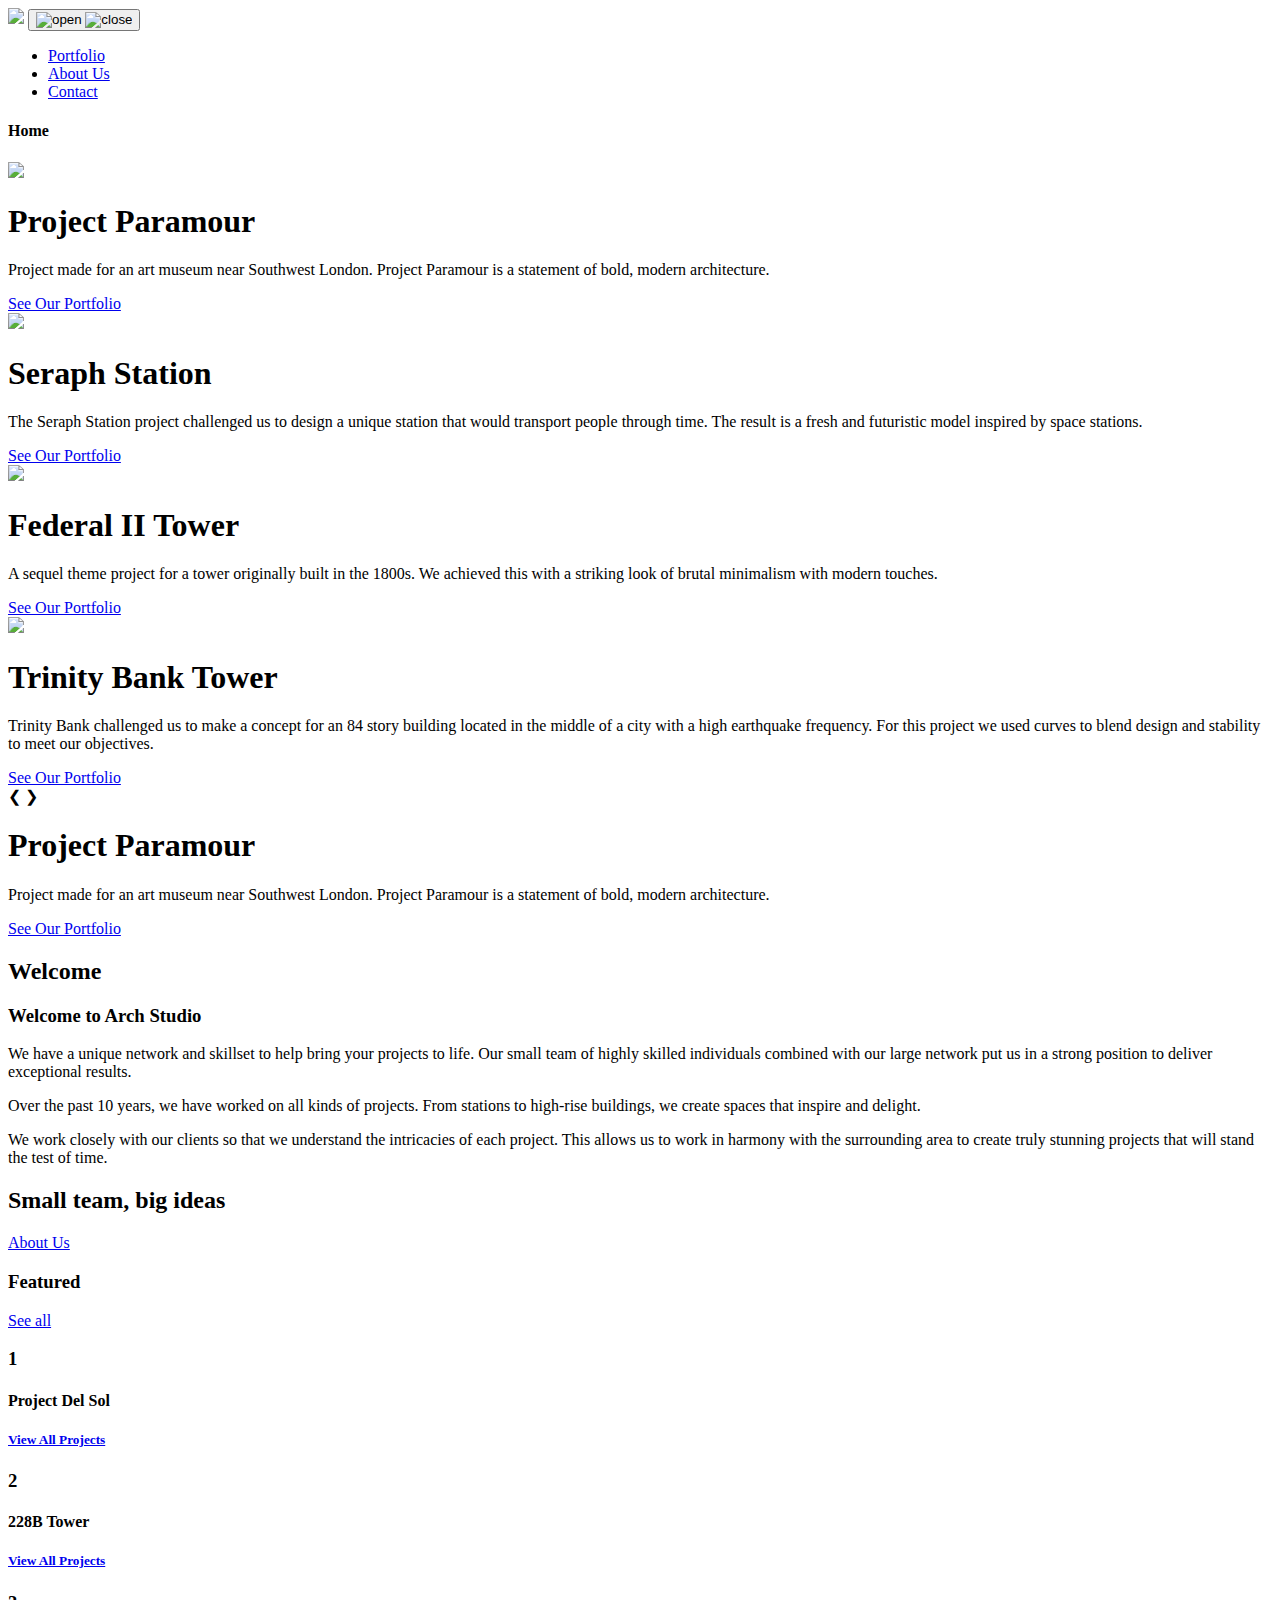
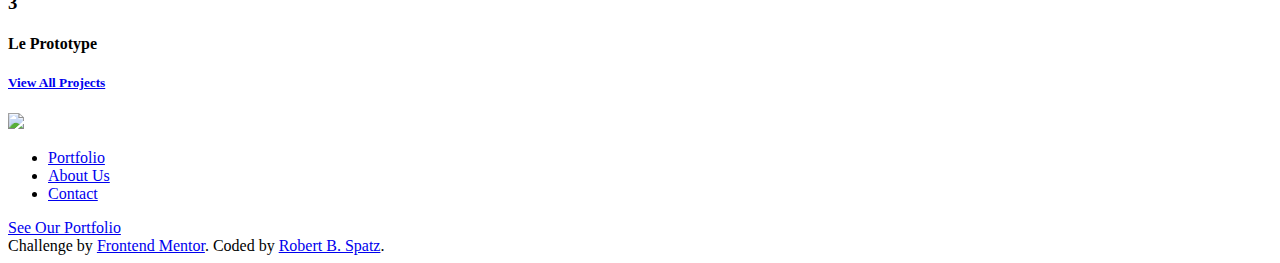
==== index.html @ 8a11f6b4 "add index.html" ====
<!DOCTYPE html>
<html lang="en">
  <head>
    <meta charset="UTF-8" />
    <meta name="viewport" content="width=device-width, initial-scale=1.0" />
    <link rel="stylesheet" href="css/style.css" />
    <link
      rel="icon"
      type="image/png"
      sizes="32x32"
      href="./assets/favicon-32x32.png"
    />

    <title>Frontend Mentor | Arch Studio Website Challenge</title>
  </head>
  <body>
      <div class="container">
        <div class="flex">
          
          <navigation class="main-nav" id="main-nav">
            <div class="nav-header">         
    
              <img src="assets/logo.svg" />
  
              <button class="hamburger" id="hamburger">
                <img class= "close" 
                src="assets/icons/icon-hamburger.svg" alt="open" />
                <img class="open" src="./assets/icons/icon-close.svg" alt="close" />
              </button>
            </div>
  
            <ul class="show" id="menu">
              <li><a href="portfolio.html">Portfolio</a></li>
              <li><a href="about.html">About Us</a></li>
              <li><a href="contact.html">Contact</a></li>
            </ul>        
        </div>
        <!-- END Flex -->
      </div>
      <!-- END Container -->
    </navigation>

    <div class="rotate">
      <h4>Home</h4>
    </div>    

    <!-- Widescreen Version -->
    <header class="header">
      <!-- Slideshow container -->
    <div class="slideshow-container fade">

      <!-- Full images with numbers and message Info -->
      <div class="Containers">
        
        <img src="./assets/home/desktop/image-hero-paramour.jpg" >
        <div class="Info">
          <h1>Project Paramour</h1>
          <p>
            Project made for an art museum near Southwest London. Project Paramour
            is a statement of bold, modern architecture.
          </p>

          <div class="portfolio-btn-header"><a href="portfolio.html">See Our Portfolio</a></div>
          </div>
        </div>
      

      <div class="Containers">
        
        <img src="./assets/home/desktop/image-hero-seraph.jpg">
          <div class="Info">
            <h1>Seraph Station</h1>
            <p>
              The Seraph Station project challenged us to
              design a unique station that would transport people through time. The result
              is a fresh and futuristic model inspired by space stations.
            </p>
            <div class="portfolio-btn-header"><a href="portfolio.html">See Our Portfolio</a></div>
            </div>
          </div>
      

      <div class="Containers">
       
        <img src="./assets/home/desktop/image-hero-federal.jpg">
          <div class="Info">
            <h1>Federal II Tower</h1>
            <p>
              A sequel theme project for a tower originally
              built in the 1800s. We achieved this with a striking look of brutal
              minimalism with modern touches.
            </p>
            <div class="portfolio-btn-header"><a href="portfolio.html">See Our Portfolio</a></div>
            </div>
          </div>

          <div class="Containers">
       
            <img src="./assets/home/desktop/image-hero-trinity.jpg">
              <div class="Info">
                <h1>Trinity Bank Tower</h1>
                <p>
                  Trinity Bank challenged us to make a concept for an 84 story building located in the
              middle of a city with a high earthquake frequency. For this project we used
              curves to blend design and stability to meet our objectives.
                </p>
                <div class="portfolio-btn-header"><a href="portfolio.html">See Our Portfolio</a></div>
                </div>
              </div>
        </div>

      <!-- Back and forward buttons -->
      <a class="Back" onclick="plusSlides(-1)">&#10094;</a>
      <a class="forward" onclick="plusSlides(1)">&#10095;</a>
    </div>
    <br>
    </header><!-- END Widescreen Version -->

    <!-- Mobile Version -->
    <div class="carousel">
      <div class="image-container" id="imgs">
        <header class="header-1">
          <div class="header-content">
            <h1>Project Paramour</h1>
            <p>
              Project made for an art museum near Southwest London. Project Paramour
              is a statement of bold, modern architecture.
            </p>
    
            <div class="portfolio-btn-header"><a href="portfolio.html">See Our Portfolio</a></div>
            </div>
        </header><!-- END Mobile Version -->

        <section class="welcome-section">    
          <div class="container">
            <div class="flex">
              <div class="welcome-content">
                <h2>Welcome</h2>
                <h3>Welcome to Arch Studio</h3>
                <p>
                  We have a unique network and skillset to help bring your projects
                  to life. Our small team of highly skilled individuals combined
                  with our large network put us in a strong position to deliver
                  exceptional results.
                </p>
    
                <p>
                  Over the past 10 years, we have worked on all kinds of projects.
                  From stations to high-rise buildings, we create spaces that
                  inspire and delight.
                </p>
    
                <p>
                  We work closely with our clients so that we understand the
                  intricacies of each project. This allows us to work in harmony with the surrounding area to create truly stunning projects that will stand
                  the test of time.
                </p>
              </div>
    
              <div class="welcome-image"></div>
            </div><!-- END Flex -->
          </div>
        </section>
        <!-- END Welcome Section -->
    
        <section class="about-section">
          <div class="about-content">
            <h2>Small team, big ideas</h2>
    
            <div class="about-btn"><a href="about.html">About Us</a></div>
          </div>      
    
          
        </section><!-- END About Section -->
    
        <section class="featured-section">
          <div class="container">
            <div class="featured-mast">
              <div class="flex">
                <h3>Featured</h3>
                <div class="featured-btn"><a href="portfolio.html">See all</a></div>
              </div>
            </div>        
          </div>
    
          <div class="container">
            <div class="flex">
              <div class="featured-cards">
                <div class="featured-card-1">
                  <h3>1</h3>
                  <h4>Project Del Sol</h4>
                  <h5><a href="#">View All Projects</a></h5>
                </div>
        
                <div class="featured-card-2">
                  <h3>2</h3>
                  <h4>228B Tower</h4>
                  <h5><a href="#">View All Projects</a></h5>
                </div>
                <div class="featured-card-3">
                  <h3>3</h3>
                  <h4>Le Prototype</h4>
                  <h5><a href="#">View All Projects</a></h5>
                </div>
              </div>
            </section><!-- END Featured Secction -->
            </div>
          </div>
          
    
        <footer class="footer-home">
          <div class="container">
            <div class="flex">       
        
              <navigation class="footer-home-nav">
                <div class="logo">
                  <img src="assets/logo.svg" />
                </div>
    
                <ul>
                  <li><a href="portfolio.html">Portfolio</a></li>
                  <li><a href="about.html">About Us</a></li>
                  <li><a href="contact.html">Contact</a></li>              
                </ul>
    
                <div class="portfolio-btn"><a href="portfolio.html">See Our Portfolio</a></div>
              </navigation>
            </div>
          </div>
          
          <div class="attribution">
            Challenge by
            <a href="https://www.frontendmentor.io?ref=challenge" target="_blank"
              >Frontend Mentor</a
            >. Coded by
            <a href="https://www.linkedin.com/in/robertbspatz/" target="_blank"
              >Robert B. Spatz</a
            >.
          </div>
        </footer>    
        
        <script src="js/script.js"></script>
      </body>
    </html>
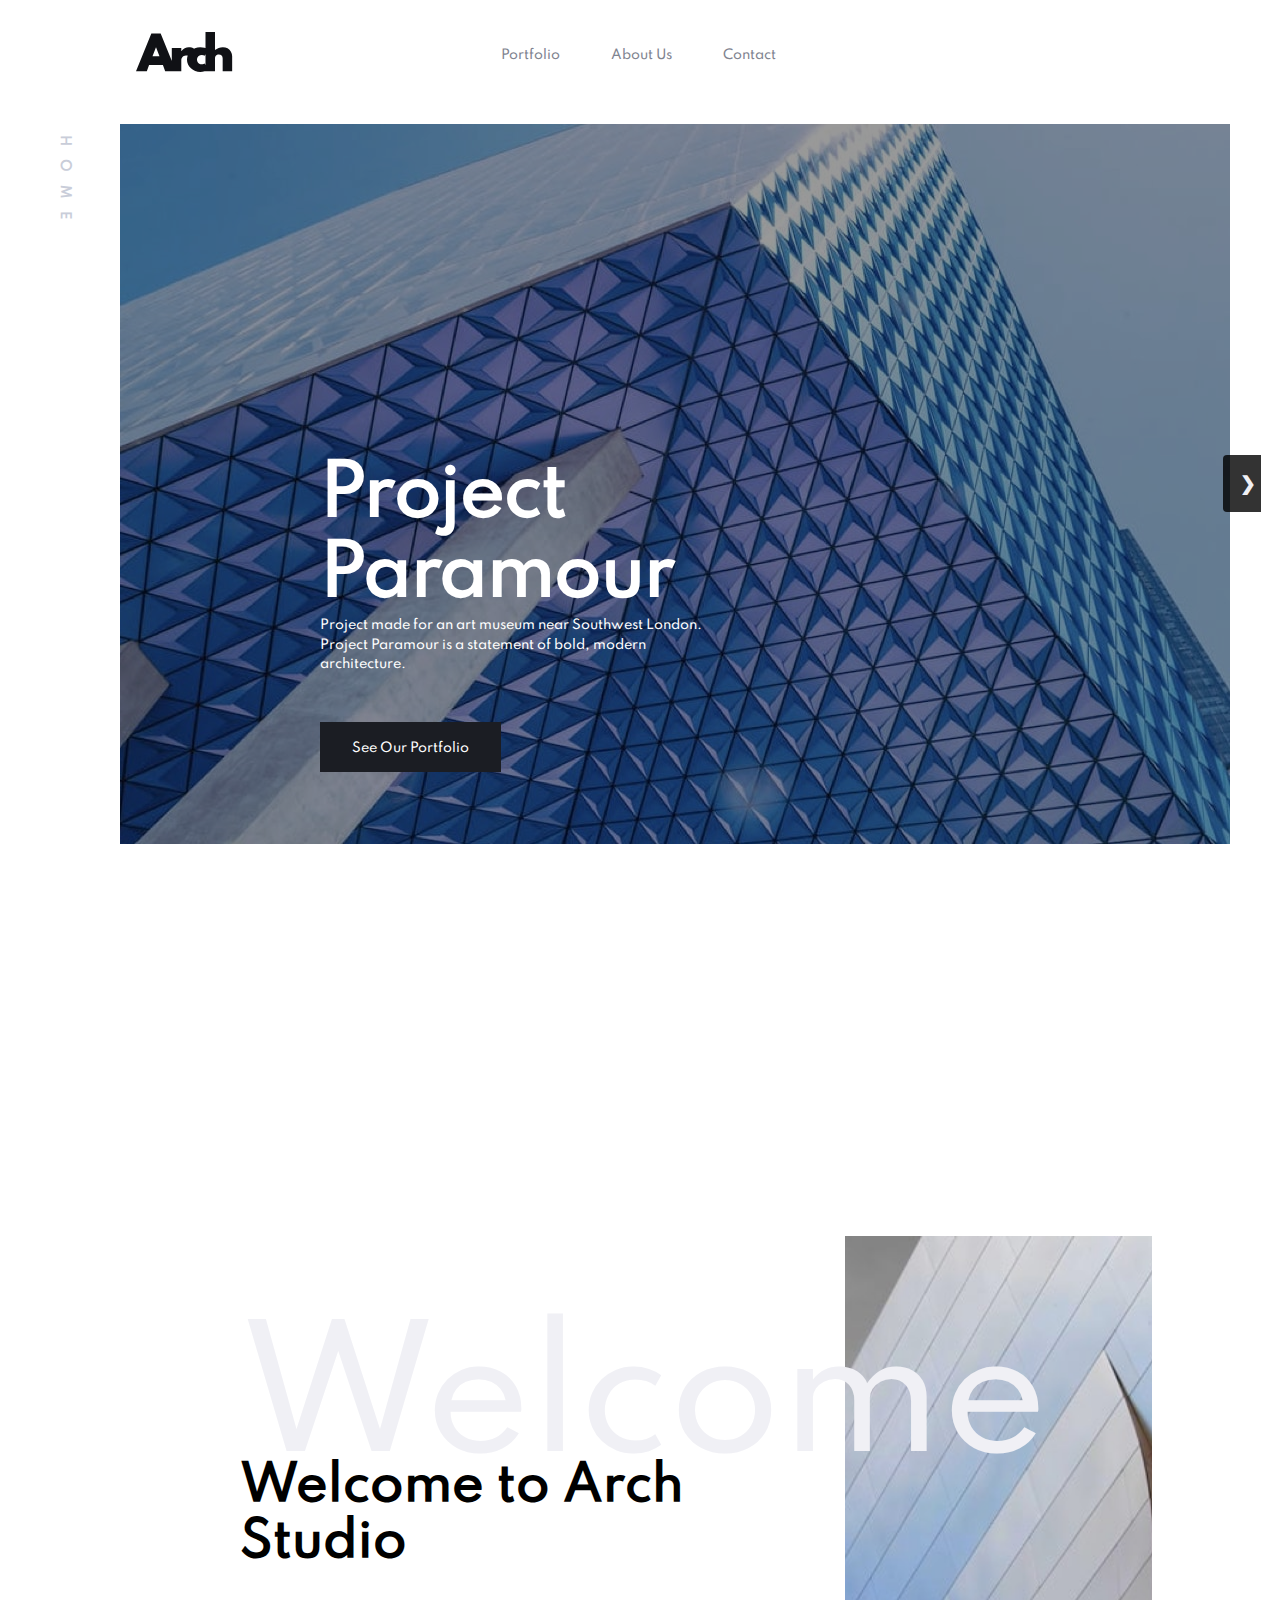
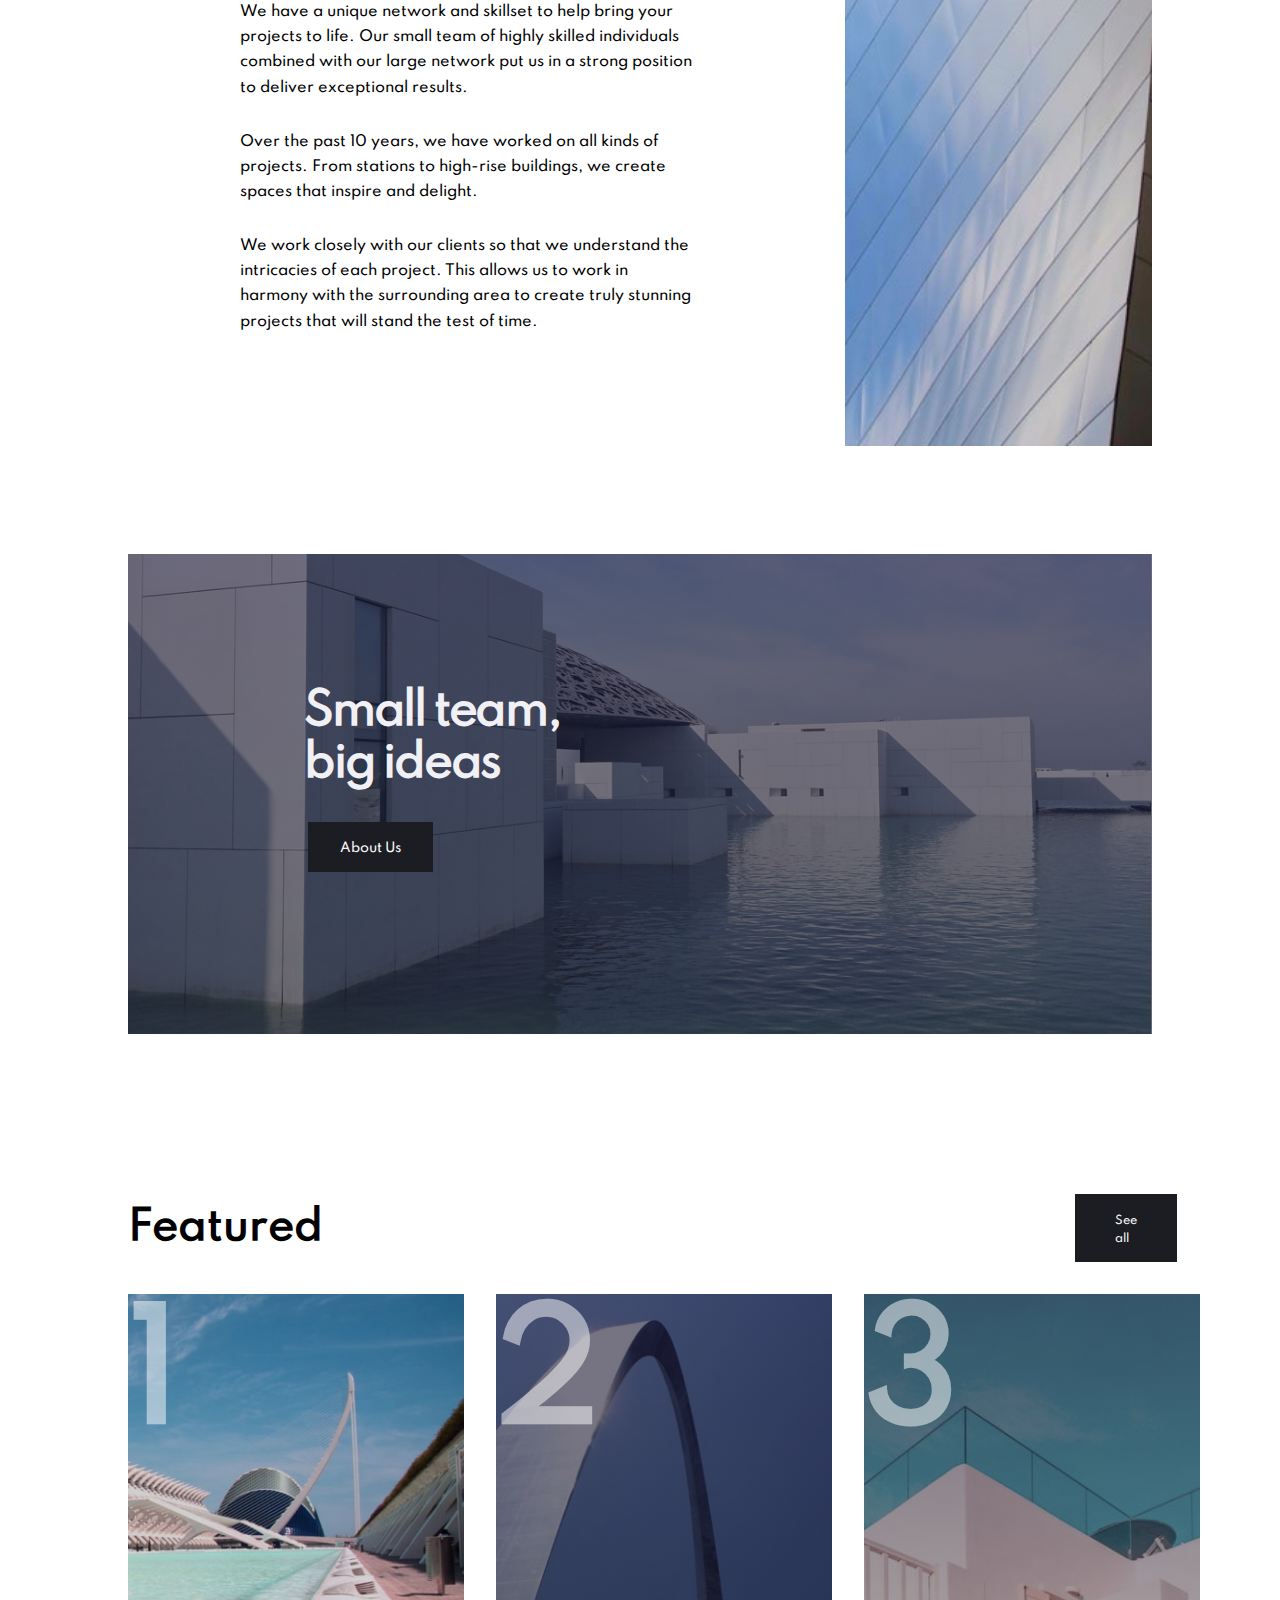
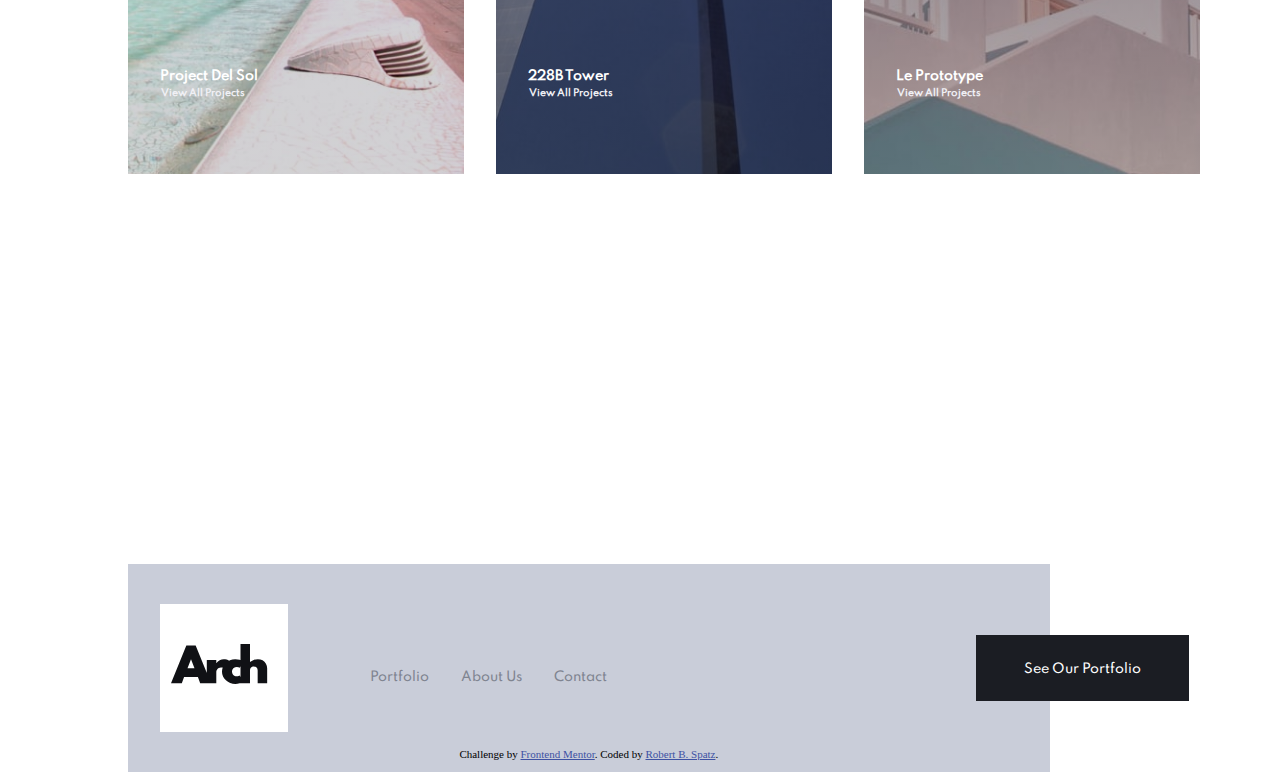
==== commit 019e0069: "update index.html" ====
--- a/index.html
+++ b/index.html
@@ -30,9 +30,9 @@
             </div>
   
             <ul class="show" id="menu">
-              <li><a href="portfolio.html">Portfolio</a></li>
-              <li><a href="about.html">About Us</a></li>
-              <li><a href="contact.html">Contact</a></li>
+              <li><a href="#">Portfolio</a></li>
+              <li><a href="#">About Us</a></li>
+              <li><a href="#">Contact</a></li>
             </ul>        
         </div>
         <!-- END Flex -->
@@ -60,7 +60,7 @@
             is a statement of bold, modern architecture.
           </p>
 
-          <div class="portfolio-btn-header"><a href="portfolio.html">See Our Portfolio</a></div>
+          <div class="portfolio-btn-header"><a href="#">See Our Portfolio</a></div>
           </div>
         </div>
       
@@ -75,7 +75,7 @@
               design a unique station that would transport people through time. The result
               is a fresh and futuristic model inspired by space stations.
             </p>
-            <div class="portfolio-btn-header"><a href="portfolio.html">See Our Portfolio</a></div>
+            <div class="portfolio-btn-header"><a href="#">See Our Portfolio</a></div>
             </div>
           </div>
       
@@ -90,7 +90,7 @@
               built in the 1800s. We achieved this with a striking look of brutal
               minimalism with modern touches.
             </p>
-            <div class="portfolio-btn-header"><a href="portfolio.html">See Our Portfolio</a></div>
+            <div class="portfolio-btn-header"><a href="#">See Our Portfolio</a></div>
             </div>
           </div>
 
@@ -104,7 +104,7 @@
               middle of a city with a high earthquake frequency. For this project we used
               curves to blend design and stability to meet our objectives.
                 </p>
-                <div class="portfolio-btn-header"><a href="portfolio.html">See Our Portfolio</a></div>
+                <div class="portfolio-btn-header"><a href="#">See Our Portfolio</a></div>
                 </div>
               </div>
         </div>
@@ -167,7 +167,7 @@
           <div class="about-content">
             <h2>Small team, big ideas</h2>
     
-            <div class="about-btn"><a href="about.html">About Us</a></div>
+            <div class="about-btn"><a href="#">About Us</a></div>
           </div>      
     
           
@@ -178,7 +178,7 @@
             <div class="featured-mast">
               <div class="flex">
                 <h3>Featured</h3>
-                <div class="featured-btn"><a href="portfolio.html">See all</a></div>
+                <div class="featured-btn"><a href="#">See all</a></div>
               </div>
             </div>        
           </div>
@@ -218,9 +218,9 @@
                 </div>
     
                 <ul>
-                  <li><a href="portfolio.html">Portfolio</a></li>
-                  <li><a href="about.html">About Us</a></li>
-                  <li><a href="contact.html">Contact</a></li>              
+                  <li><a href="#">Portfolio</a></li>
+                  <li><a href="#">About Us</a></li>
+                  <li><a href="#">Contact</a></li>              
                 </ul>
     
                 <div class="portfolio-btn"><a href="portfolio.html">See Our Portfolio</a></div>
@@ -241,4 +241,4 @@
         
         <script src="js/script.js"></script>
       </body>
-    </html>+    </html>
--- a/css/style.css
+++ b/css/style.css
@@ -0,0 +1,1435 @@
+* {
+  box-sizing: border-box;
+  margin: 0;
+  padding: 0;
+}
+
+:root {
+  --very-dark-blue: hsl(225, 13%, 12%);
+  --dark-grey: hsl(226, 6%, 40%);
+  --medium-grey: hsl(223, 7%, 53%);
+  --light-grey: hsl(225, 17%, 82%);
+  --very-light-grey: hsl(230, 21%, 95%);
+  --red: hsl(0, 68%, 61%);
+}
+
+/* Fonts */
+@font-face {
+  font-family: 'Spartan-Medium';
+  src: url('../fonts/Spartan/Spartan-Medium.ttf');
+  format: 'true-type';
+}
+
+@font-face {
+  font-family: 'Spartan-Bold';
+  src: url('../fonts/Spartan/Spartan-Bold.ttf');
+  format: 'true-type';
+}
+
+/* Base Styles */
+h1 {
+  font-family: 'Spartan-Medium';
+  color: #fff;
+  font-size: 3.5em;
+  letter-spacing: -0.075rem;
+}
+
+h2 {
+  font-family: 'Spartan-Bold';
+}
+
+h3 {
+  font-family: 'Spartan-Medium';
+  font-size: 2.5em;
+}
+
+p {
+  font-family: 'Spartan-Medium';
+  font-size: 0.8rem;
+  line-height: 1.5em;
+}
+
+/* Container */
+
+/* Flex */
+.flex {
+  display: flex;
+  align-items: center;
+  justify-content: space-between;
+}
+
+/* Navigation */
+.main-nav {
+  display: flex;
+  align-items: center;
+  background-color: #fff;
+  justify-content: space-between;
+  width: 50%;
+  margin: 2em 0 1em 8.5em;
+}
+
+.main-nav ul {
+  display: flex;
+}
+
+.main-nav li {
+  list-style-type: none;
+}
+
+.main-nav a {
+  font-family: 'Spartan-Medium';
+  font-size: 0.8em;
+  text-decoration: none;
+  color: var(--medium-grey);
+  margin-left: 4em;
+}
+
+li a:hover {
+  color: var(--very-dark-blue);
+  transition: 0.5s ease;
+}
+
+.hamburger {
+  display: none;
+}
+
+/* Rotate */
+.rotate {
+  transform: rotate(90deg);
+  z-index: 100;
+  position: absolute;
+  top: 11em;
+  left: 1em;
+}
+
+.rotate-portfolio {
+  transform: rotate(90deg);
+  z-index: 100;
+  position: absolute;
+  top: 15em;
+  right: 74em;
+}
+
+.rotate h4,
+.rotate-portfolio h4 {
+  font-family: 'Spartan-Medium';
+  font-size: 0.8em;
+  letter-spacing: 1em;
+  text-transform: uppercase;
+  color: var(--light-grey);
+}
+
+/* Header */
+/* forward & Back buttons */
+.header {
+  margin: 2em 0 2em 1em;
+  height: 120vh;
+  width: 80%;
+}
+
+.header p {
+  color: #fff;
+}
+
+.header-1 {
+  display: none;
+}
+
+img {
+  filter: brightness(60%);
+}
+
+.Back,
+.forward {
+  cursor: pointer;
+  position: absolute;
+  top: 48%;
+  width: auto;
+  margin-top: 1em;
+  padding: 17px;
+  background-color: rgba(0, 0, 0, 0.8);
+  color: grey;
+  font-weight: bold;
+  font-size: 19px;
+  transition: 0.5s ease;
+  border-radius: 0 5px 5px 0;
+  user-select: none;
+}
+
+/* Place the "forward button" to the right */
+.forward {
+  right: 0;
+  border-radius: 4px 0 0 4px;
+}
+
+.Back {
+  right: 67.5em;
+}
+
+/* Slideshow container */
+.slideshow-container {
+  height: 60vh;
+  margin: 0 0 0 6.5em;
+}
+
+.Containers {
+  width: 70%;
+  height: 60vh;
+  display: block;
+}
+
+/* forward & Back buttons */
+.Back,
+.forward {
+  cursor: pointer;
+  position: absolute;
+  top: 48%;
+  width: 3%;
+  margin-top: 23px;
+  padding: 17px;
+  color: var(--very-light-grey);
+  font-weight: bold;
+  font-size: 19px;
+  transition: 0.4s ease;
+  border-radius: 0 5px 5px 0;
+  user-select: none;
+}
+
+/* Place the "forward button" to the right */
+.forward {
+  right: 1em;
+  border-radius: 4px 0 0 4px;
+}
+
+/*when the user hovers,add a black background with some little opacity */
+.Back:hover,
+.forward:hover {
+  background-color: rgba(0, 0, 0, 0.8);
+  color: var(--medium-grey);
+}
+
+/* Caption Info */
+.Info {
+  color: #e3e3e3;
+  font-size: 16px;
+  padding: 10px 14px;
+  position: absolute;
+  bottom: 8em;
+  left: 18em;
+  text-align: left;
+  padding: 8em 0 0 10em;
+  width: 32%;
+  margin: 0 0 0 2em;
+  padding: 0;
+}
+
+.Info h1 {
+  font-size: 4.25em;
+}
+
+/* Faint animation */
+.fade {
+  -webkit-animation-name: fade;
+  -webkit-animation-duration: 1.4s;
+  animation-name: fade;
+  animation-duration: 1.4s;
+}
+
+@-webkit-keyframes fade {
+  from {
+    opacity: 0.5;
+  }
+  to {
+    opacity: 2;
+  }
+}
+
+@keyframes fade {
+  from {
+    opacity: 0.5;
+  }
+  to {
+    opacity: 2;
+  }
+}
+
+.portfolio-btn-header {
+  background: var(--very-dark-blue);
+  padding: 1em 2em;
+  display: inline-block;
+  margin: 3rem 0 0 0;
+}
+
+.portfolio-btn-header a {
+  font-family: 'Spartan-Medium';
+  font-size: 0.8em;
+  color: #fff;
+  text-decoration: none;
+}
+
+.portfolio-btn-header:hover,
+.about-btn:hover,
+.featured-btn:hover,
+.portfolio-btn:hover {
+  background-color: var(--dark-grey);
+  transition: 0.5s ease;
+}
+
+/* Welcome Section */
+.welcome-section {
+  height: 70vh;
+  width: 80%;
+  margin: 0 auto;
+}
+
+.welcome-image {
+  z-index: 0;
+}
+
+.welcome-content {
+  width: 48%;
+  padding: 0 0 0 2em;
+  margin-left: 5em;
+  z-index: 100;
+}
+
+.welcome-content h2 {
+  font-family: 'Spartan-Medium';
+  font-size: 10em;
+  font-weight: 300;
+  line-height: 0.7em;
+  color: var(--very-light-grey);
+  margin: 0;
+}
+
+.welcome-content h3 {
+  font-size: 3em;
+  margin: 0;
+}
+
+.welcome-content p {
+  font-family: 'Spartan-Medium';
+  width: 100%;
+  font-size: 0.9rem;
+  line-height: 1.75em;
+  margin: 2em 0 0 0;
+  color: var(--very-dark-grey);
+}
+
+.welcome-image {
+  height: 90vh;
+  width: 30%;
+  background: url(../assets/home/desktop/image-welcome.jpg) no-repeat center
+    center/cover;
+  z-index: 0;
+}
+
+/* About Section */
+.about-section {
+  height: 30em;
+  width: 80%;
+  margin: 18em auto;
+  margin-bottom: 5em;
+  background: linear-gradient(rgba(28, 23, 51, 0.6), rgba(28, 25, 37, 0.6)),
+    url(../assets/home/desktop/image-small-team.jpg) no-repeat center
+      center/cover;
+}
+
+.about-content {
+  width: 45%;
+}
+
+.about-content h2 {
+  font-family: 'Spartan-Medium';
+  font-size: 2.75em;
+  letter-spacing: -0.05em;
+  color: var(--very-light-grey);
+  padding: 3em 0 0 4em;
+}
+
+.about-btn {
+  background: var(--very-dark-blue);
+  padding: 1em 2em;
+  display: inline-block;
+  margin: 2rem 0 0 11.25em;
+}
+
+.about-btn a {
+  font-family: 'Spartan-Medium';
+  font-size: 0.8em;
+  color: #fff;
+  text-decoration: none;
+}
+
+/* Featured Section */
+.featured-section {
+  height: 90vh;
+  width: 80%;
+  margin: 10em auto;
+}
+
+.featured-mast {
+  display: flex;
+  align-items: center;
+  margin-bottom: 2em;
+}
+
+.featured-section h3 {
+  margin: 0;
+}
+
+.featured-btn {
+  background: var(--very-dark-blue);
+  padding: 1em 2.5em;
+  display: inline-block;
+  margin: 0 0 0 47em;
+}
+
+.featured-btn a {
+  font-family: 'Spartan-Medium';
+  font-size: 0.7em;
+  color: #fff;
+  text-decoration: none;
+}
+
+.featured-cards {
+  display: flex;
+}
+
+.featured-card-1,
+.featured-card-2,
+.featured-card-3 {
+  height: 30em;
+  width: 21em;
+  margin-right: 2em;
+}
+
+.featured-card-1 h3,
+.featured-card-2 h3,
+.featured-card-3 h3 {
+  font-size: 9em;
+  color: #fff;
+  opacity: 0.5;
+}
+
+.featured-card-1:hover,
+.featured-card-2:hover,
+.featured-card-3:hover {
+  opacity: 75%;
+  transition: 0.5s ease;
+}
+
+.featured-card-1 h4,
+.featured-card-2 h4,
+.featured-card-3 h4 {
+  font-family: 'Spartan-Medium';
+  font-size: 0.8em;
+  color: #fff;
+  margin: 16em 0 0 2.5em;
+}
+
+.featured-card-1 h5 a,
+.featured-card-2 h5 a,
+.featured-card-3 h5 a {
+  font-family: 'Spartan-Medium';
+  font-size: 0.7em;
+  color: var(--very-light-grey);
+  text-decoration: none;
+  margin: 0 0 0 3.5em;
+}
+
+.featured-card-1 {
+  background: linear-gradient(rgba(28, 23, 51, 0.2), rgba(28, 25, 37, 0.2)),
+    url(../assets/portfolio/desktop/image-del-sol.jpg) no-repeat center
+      center/cover;
+}
+
+.featured-card-2 {
+  background: linear-gradient(rgba(28, 23, 51, 0.6), rgba(28, 25, 37, 0.6)),
+    url(../assets/portfolio/desktop/image-228b.jpg) no-repeat center
+      center/cover;
+}
+
+.featured-card-3 {
+  background: linear-gradient(rgba(28, 23, 51, 0.6), rgba(28, 25, 37, 0.3)),
+    url(../assets/portfolio/desktop/image-prototype.jpg) no-repeat center
+      center/cover;
+}
+
+/* Footer */
+.footer-home,
+.footer-portfolio,
+.footer-about {
+  background-color: var(--light-grey);
+  height: 13em;
+  width: 72%;
+  padding: 2.5em 0;
+  margin: 0 8em;
+}
+
+.footer-home .logo,
+.footer-portfolio .logo,
+.footer-about .logo {
+  background: #fff;
+  height: 8em;
+  width: 8em;
+  padding: 2.5em 0.7em;
+  z-index: 100;
+}
+
+.footer-home-nav,
+.footer-portfolio-nav,
+.footer-about-nav {
+  display: flex;
+  justify-content: space-between;
+  width: 100%;
+  margin: 0 0 1em 2em;
+  align-items: center;
+}
+
+.footer-home-nav ul,
+.footer-portfolio-nav ul,
+.footer-about-nav ul {
+  display: flex;
+  align-items: center;
+  width: 80%;
+}
+
+.footer-home-nav li,
+.footer-portfolio-nav li,
+.footer-about-nav li {
+  list-style-type: none;
+  margin: 2em 0 1em 2em;
+}
+
+.footer-home-nav a,
+.footer-portfolio-nav a,
+.footer-about-nav a {
+  font-family: 'Spartan-Medium';
+  font-size: 0.8em;
+  text-decoration: none;
+  color: var(--medium-grey);
+}
+
+.portfolio-btn {
+  background: var(--very-dark-blue);
+  padding: 1.5em 3em;
+  display: inline-block;
+  position: absolute;
+  margin: 0 0 0 51em;
+}
+
+.portfolio-btn a {
+  font-family: 'Spartan-Medium';
+  font-size: 0.8em;
+  text-decoration: none;
+  color: #fff;
+}
+
+/* Portfolio.html Page */
+/* Portfolio Section */
+.portfolio-section-1,
+.portfolio-section-2,
+.portfolio-section-3,
+.portfolio-section-4 {
+  height: 25em;
+  width: 85%;
+  margin: 0 auto;
+  margin-left: 8em;
+  margin-bottom: 7em;
+  padding-right: 2em;
+}
+
+.portfolio-section-4 {
+  margin-bottom: 18em;
+}
+
+.portfolio-card-1,
+.portfolio-card-2,
+.portfolio-card-3,
+.portfolio-card-4,
+.portfolio-card-5,
+.portfolio-card-6,
+.portfolio-card-7,
+.portfolio-card-8,
+.portfolio-card-9,
+.portfolio-card-10,
+.portfolio-card-11,
+.portfolio-card-12 {
+  height: 30em;
+  width: 27em;
+  margin: 3em 0 3em 0;
+  margin-right: 2em;
+}
+
+.portfolio-card-1 h4,
+.portfolio-card-2 h4,
+.portfolio-card-3 h4,
+.portfolio-card-4 h4,
+.portfolio-card-5 h4,
+.portfolio-card-6 h4,
+.portfolio-card-7 h4,
+.portfolio-card-8 h4,
+.portfolio-card-9 h4,
+.portfolio-card-10 h4,
+.portfolio-card-11 h4,
+.portfolio-card-12 h4 {
+  font-family: 'Spartan-Medium';
+  color: #fff;
+  margin: 25em 0 0 2em;
+}
+
+.portfolio-card-1 h5,
+.portfolio-card-2 h5,
+.portfolio-card-3 h5,
+.portfolio-card-4 h5,
+.portfolio-card-5 h5,
+.portfolio-card-6 h5,
+.portfolio-card-7 h5,
+.portfolio-card-8 h5,
+.portfolio-card-9 h5,
+.portfolio-card-10 h5,
+.portfolio-card-11 h5,
+.portfolio-card-12 h5 {
+  font-family: 'Spartan-Medium';
+  color: var(--very-light-grey);
+  margin: 0.5em 2.5em;
+}
+
+.portfolio-card-1 {
+  background: linear-gradient(rgba(28, 23, 51, 0.2), rgba(28, 25, 37, 0.2)),
+    url(../assets/portfolio/desktop/image-seraph.jpg) no-repeat center
+      center/cover;
+}
+
+.portfolio-card-2 {
+  background: linear-gradient(rgba(28, 23, 51, 0.2), rgba(28, 25, 37, 0.2)),
+    url(../assets/portfolio/desktop/image-eebox.jpg) no-repeat center
+      center/cover;
+}
+
+.portfolio-card-3 {
+  background: linear-gradient(rgba(28, 23, 51, 0.2), rgba(28, 25, 37, 0.2)),
+    url(../assets/portfolio/desktop/image-federal.jpg) no-repeat center
+      center/cover;
+}
+
+.portfolio-card-4 {
+  background: linear-gradient(rgba(28, 23, 51, 0.2), rgba(28, 25, 37, 0.2)),
+    url(../assets/portfolio/desktop/image-del-sol.jpg) no-repeat center
+      center/cover;
+}
+
+.portfolio-card-5 {
+  background: linear-gradient(rgba(28, 23, 51, 0.2), rgba(28, 25, 37, 0.2)),
+    url(../assets/portfolio/desktop/image-prototype.jpg) no-repeat center
+      center/cover;
+}
+
+.portfolio-card-6 {
+  background: linear-gradient(rgba(28, 23, 51, 0.2), rgba(28, 25, 37, 0.2)),
+    url(../assets/portfolio/desktop/image-228b.jpg) no-repeat center
+      center/cover;
+}
+
+.portfolio-card-7 {
+  background: linear-gradient(rgba(28, 23, 51, 0.2), rgba(28, 25, 37, 0.2)),
+    url(../assets/portfolio/desktop/image-edelweiss.jpg) no-repeat center
+      center/cover;
+}
+
+.portfolio-card-8 {
+  background: linear-gradient(rgba(28, 23, 51, 0.2), rgba(28, 25, 37, 0.2)),
+    url(../assets/portfolio/desktop/image-netcry.jpg) no-repeat center
+      center/cover;
+}
+
+.portfolio-card-9 {
+  background: linear-gradient(rgba(28, 23, 51, 0.2), rgba(28, 25, 37, 0.2)),
+    url(../assets/portfolio/desktop/image-hypers.jpg) no-repeat center
+      center/cover;
+}
+
+.portfolio-card-10 {
+  background: linear-gradient(rgba(28, 23, 51, 0.2), rgba(28, 25, 37, 0.2)),
+    url(../assets/portfolio/desktop/image-sxiv.jpg) no-repeat center
+      center/cover;
+}
+
+.portfolio-card-11 {
+  background: linear-gradient(rgba(28, 23, 51, 0.2), rgba(28, 25, 37, 0.2)),
+    url(../assets/portfolio/desktop/image-trinity.jpg) no-repeat center
+      center/cover;
+}
+
+.portfolio-card-12 {
+  background: linear-gradient(rgba(28, 23, 51, 0.2), rgba(28, 25, 37, 0.2)),
+    url(../assets/portfolio/desktop/image-paramour.jpg) no-repeat center
+      center/cover;
+}
+
+/* About.html Page */
+/* About Team Section */
+.about-team-section {
+  height: 140vh;
+  width: 80%;
+  margin: 0 0 0 3em;
+}
+
+.about-team-content {
+  width: 48%;
+  height: 100vh;
+  padding: 0 0 0 2em;
+  margin-left: -8em;
+  margin-top: 15em;
+  background: #fff;
+  z-index: 100;
+}
+
+.about-team-content h1 {
+  font-family: 'Spartan-Medium';
+  font-size: 10em;
+  font-weight: 300;
+  line-height: 0.7em;
+  color: var(--very-light-grey);
+  margin: 0 0 1em 0;
+}
+
+.about-team-content h3 {
+  margin: 0 0 0 2em;
+}
+
+.about-team-content p {
+  font-family: 'Spartan-Medium';
+  color: var(--very-dark-blue);
+  width: 100%;
+  font-size: 0.9rem;
+  line-height: 1.75em;
+  margin: 3em 0 0 6em;
+}
+
+.about-team-image {
+  height: 120vh;
+  width: 60%;
+  background: linear-gradient(rgba(28, 23, 51, 0.4), rgba(28, 25, 37, 0.4)),
+    url(../assets/about/desktop/image-hero.jpg) no-repeat center center/cover;
+  margin-left: 4em;
+  z-index: 0;
+}
+
+/* Heritage Section */
+.heritage-section {
+  height: 120vh;
+  width: 80%;
+  margin: 0 0 0 7em;
+}
+
+.heritage-content {
+  width: 40%;
+  height: 90vh;
+  padding: 0;
+  margin-left: -8em;
+  margin-top: 15em;
+  z-index: 100;
+}
+
+.heritage-content h3 {
+  margin: 0 0 1em 3em;
+  width: 50%;
+}
+
+.heritage-content p {
+  font-family: 'Spartan-Medium';
+  color: var(--very-dark-blue);
+  width: 100%;
+  font-size: 0.9rem;
+  line-height: 2em;
+  margin: 0 0 2em 8rem;
+}
+
+.heritage-image {
+  height: 90vh;
+  width: 50%;
+  margin: 0;
+  background: linear-gradient(rgba(28, 23, 51, 0.2), rgba(28, 25, 37, 0.2)),
+    url(../assets/about/desktop/image-heritage.jpg) no-repeat center
+      center/cover;
+  z-index: 0;
+}
+
+/* Leaders Section */
+.leaders-section {
+  height: 150vh;
+  width: 80%;
+  margin: 0 auto;
+  margin-bottom: 5em;
+}
+
+.leaders-section h4 {
+  font-family: 'Spartan-Medium';
+  font-weight: 400;
+  color: var(--very-dark-grey);
+  margin: 21.5em 0 0 0;
+}
+
+.leaders-section h5 {
+  font-family: 'Spartan-Medium';
+  font-size: 0.8em;
+  font-weight: 300;
+  color: var(--dark-grey);
+  margin: 0.5em 0 0 0;
+}
+
+.leaders-heading {
+  height: 150vh;
+  width: 20%;
+  padding: 8em 0 0 2em;
+}
+
+.leaders-image-row-1 {
+  display: flex;
+}
+
+.leaders-image-row-2 {
+  display: flex;
+}
+
+.leaders-image-1,
+.leaders-image-2,
+.leaders-image-3,
+.leaders-image-4 {
+  height: 20em;
+  width: 20em;
+  margin: 3em 0 3em 0;
+  margin-right: 2em;
+}
+
+.leaders-image-1:hover,
+.leaders-image-2:hover,
+.leaders-image-3:hover,
+.leaders-image-4:hover {
+  filter: brightness(40%);
+  transition: 0.5s ease;
+}
+
+.leaders-image-1 {
+  background: url(../assets/about/desktop/avatar-jake.jpg) no-repeat center
+    center/cover;
+  filter: brightness(90%);
+}
+
+.leaders-image-2 {
+  background: url(../assets/about/desktop/avatar-thompson.jpg) no-repeat center
+    center/cover;
+  filter: brightness(90%);
+}
+
+.leaders-image-3 {
+  background: url(../assets/about/desktop/avatar-jackson.jpg) no-repeat center
+    center/cover;
+  filter: brightness(90%);
+}
+
+.leaders-image-4 {
+  background: url(../assets/about/desktop/avatar-maria.jpg) no-repeat center
+    center/cover;
+  filter: brightness(90%);
+}
+
+/* Attribution */
+.attribution {
+  font-size: 11px;
+  text-align: center;
+}
+
+.attribution a {
+  color: hsl(228, 45%, 44%);
+}
+
+/* Mobile Design */
+@media screen and (max-width: 760px) {
+  .flex {
+    flex-direction: column;
+  }
+
+  /* Navigation */
+  .main-nav {
+    flex-direction: column;
+    width: 100%;
+    position: fixed;
+    top: 0;
+    left: 0;
+    z-index: 100;
+    height: 15vh;
+    /* height: 40vh; */
+    margin: 0;
+    padding-top: 1em;
+  }
+
+  .main-nav a {
+    color: #fff;
+    padding-bottom: 2em;
+  }
+
+  .main-nav ul li {
+    font-size: 1.25em;
+    margin-bottom: 1.5em;
+  }
+
+  .main-nav ul.show {
+    flex-direction: column;
+    position: fixed;
+    top: 4em;
+    left: 0;
+    text-align: left;
+    line-height: 2.5em;
+    width: 100vw;
+    height: calc(100vh - 4em);
+    z-index: 100;
+    margin: 0;
+    padding: 4em 0;
+    background: var(--very-dark-blue);
+    opacity: 0.9;
+  }
+
+  .main-nav .hamburger {
+    background-color: transparent;
+    border: 0;
+    cursor: pointer;
+  }
+
+  .main-nav .hamburger:focus {
+    outline: none;
+  }
+
+  .main-nav .hamburger .close {
+    display: none;
+  }
+
+  .main-nav .hamburger.show .open {
+    display: none;
+  }
+
+  .main-nav .hamburger.show .close {
+    display: block;
+  }
+
+  .nav-header {
+    display: flex;
+    align-items: center;
+    padding: 1em 0;
+    margin-bottom: 0;
+    margin-left: 0;
+    height: 0;
+    width: 75%;
+  }
+
+  .hamburger {
+    display: inline-block;
+    width: 50%;
+    margin-left: 12.5em;
+  }
+
+  /* Rotate */
+  .rotate {
+    display: none;
+  }
+
+  .rotate-portfolio {
+    display: none;
+  }
+
+  /* Index.html */
+  /* Mobile Header */
+  .header {
+    display: none;
+  }
+
+  .header-1 {
+    display: block;
+    width: 100%;
+    height: 35em;
+    padding: 5em 0 0 0;
+    background: linear-gradient(rgba(34, 32, 44, 0.3), rgba(28, 25, 37, 0.3)),
+      url(../assets/home/mobile/image-hero-paramour.jpg) no-repeat center
+        center/cover;
+  }
+
+  .header-content {
+    width: 95%;
+    padding: 4em 0 0 2em;
+  }
+
+  .header-content p {
+    color: #fff;
+  }
+
+  h1 {
+    font-size: 2.75rem;
+    margin-bottom: 0.5em;
+  }
+
+  .header p {
+    font-size: 1em;
+    line-height: 2em;
+  }
+
+  /* Welcome Section */
+  .welcome-section {
+    display: flex;
+    flex-direction: column;
+  }
+
+  .welcome-content {
+    display: flex;
+    flex-direction: column;
+    width: 100%;
+    margin: 0;
+    padding: 0;
+  }
+
+  .welcome-content h2 {
+    display: none;
+  }
+
+  .welcome-content h3 {
+    font-size: 1.75em;
+    width: 90%;
+    margin: 1em auto;
+  }
+
+  .welcome-section {
+    margin-top: 7em;
+  }
+  .welcome-image {
+    display: none;
+  }
+
+  .welcome-content p {
+    font-size: 0.7em;
+    width: 88%;
+    margin: 0 auto;
+    line-height: 2em;
+    margin-bottom: 1.5em;
+  }
+
+  /* About Section */
+  .about-section {
+    height: 30em;
+    width: 100%;
+    margin-top: 7em;
+    background: linear-gradient(rgba(63, 63, 63, 0.6), rgba(28, 25, 37, 0.6)),
+      url(../assets/home/mobile/image-small-team.jpg) no-repeat center
+        center/cover;
+  }
+
+  .about-content {
+    width: 100%;
+  }
+
+  .about-content h2 {
+    font-family: 'Spartan-Medium';
+    font-weight: 400;
+    font-size: 2.5em;
+    width: 90%;
+    letter-spacing: -0.05em;
+    color: var(--very-light-grey);
+    padding: 4em 0 0 1em;
+  }
+
+  .about-btn {
+    background: var(--very-dark-blue);
+    padding: 1.5em 3em;
+    display: inline-block;
+    margin: 2rem 0 0 2.5em;
+  }
+
+  .about-btn a {
+    font-family: 'Spartan-Medium';
+    font-size: 0.8em;
+    color: #fff;
+    text-decoration: none;
+  }
+  /* Featured Section */
+
+  .featured-section {
+    height: 50vh;
+    width: 100%;
+    margin: 5em auto;
+    margin-bottom: 50em;
+  }
+
+  .featured-mast {
+    flex-direction: column;
+  }
+
+  .featured-mast h3 {
+    font-size: 2em;
+    text-align: left;
+    margin-left: 0;
+  }
+
+  .featured-btn {
+    position: absolute;
+    top: 171em;
+    width: 65%;
+    margin: 0;
+    padding: 1em 6.2em;
+  }
+
+  .featured-cards {
+    flex-direction: column;
+  }
+
+  .featured-card-1 {
+    background: linear-gradient(rgba(28, 23, 51, 0.2), rgba(28, 25, 37, 0.2)),
+      url(../assets/portfolio/mobile/image-del-sol.jpg) no-repeat center
+        center/cover;
+  }
+
+  .featured-card-2 {
+    background: linear-gradient(rgba(28, 23, 51, 0.6), rgba(28, 25, 37, 0.6)),
+      url(../assets/portfolio/mobile/image-228b.jpg) no-repeat center
+        center/cover;
+  }
+
+  .featured-card-3 {
+    background: linear-gradient(rgba(28, 23, 51, 0.6), rgba(28, 25, 37, 0.3)),
+      url(../assets/portfolio/mobile/image-prototype.jpg) no-repeat center
+        center/cover;
+  }
+
+  .featured-card-1,
+  .featured-card-2,
+  .featured-card-3 {
+    height: 16em;
+    margin: 0 auto;
+    margin-bottom: 2em;
+  }
+
+  .featured-card-1 h3,
+  .featured-card-2 h3,
+  .featured-card-3 h3 {
+    opacity: 0;
+  }
+
+  .featured-card-1 h4,
+  .featured-card-2 h4,
+  .featured-card-3 h4 {
+    margin: 0 1em;
+    opacity: 1;
+  }
+
+  .featured-card-1 h5 a,
+  .featured-card-2 h5 a,
+  .featured-card-3 h5 a {
+    margin: 0 1.15em;
+    opacity: 1;
+  }
+
+  /* Footer */
+  /* Home Page Footer */
+
+  .footer-home,
+  .footer-portfolio,
+  .footer-about {
+    width: 100%;
+    margin: 5em 0 0 0;
+    height: 70vh;
+  }
+
+  .footer-home .logo {
+    background: var(--medium-grey);
+    position: absolute;
+    top: 180em;
+    left: 33%;
+  }
+
+  .footer-portfolio .logo {
+    background: var(--medium-grey);
+    position: absolute;
+    top: 200em;
+    left: 33%;
+  }
+
+  .footer-home-nav,
+  .footer-portfolio-nav,
+  .footer-about-nav {
+    display: flex;
+    flex-direction: column;
+    margin: 3em 25em;
+    width: 50%;
+    align-items: center;
+  }
+
+  .footer-home-nav a,
+  .footer-portfolio-nav a,
+  .footer-about-nav a {
+    font-family: 'Spartan-Medium';
+    text-decoration: none;
+    color: var(--medium-grey);
+  }
+
+  .footer-home-nav ul,
+  .footer-portfolio-nav ul,
+  .footer-about-nav ul {
+    flex-direction: column;
+    margin: 0 auto;
+  }
+
+  .footer-home-nav li,
+  .footer-portfolio-nav li,
+  .footer-about-nav li {
+    margin: 1em auto;
+    margin-bottom: 2em;
+    list-style-type: none;
+  }
+
+  .portfolio-btn {
+    background: var(--very-dark-blue);
+    padding: 1em 2em;
+    display: inline-block;
+    margin: 13rem 0 0 0;
+  }
+
+  .portfolio-btn a {
+    font-family: 'Spartan-Medium';
+    font-size: 0.8em;
+    color: #fff;
+    text-decoration: none;
+  }
+}
+
+/* Portfolio.html Page */
+@media screen and (max-width: 760px) {
+  /* Portfolio Section */
+  .portfolio-section-1,
+  .portfolio-section-2,
+  .portfolio-section-3,
+  .portfolio-section-4 {
+    height: 48em;
+    width: 85%;
+    margin: 0 auto;
+    margin-left: 2em;
+    margin-bottom: 0;
+    padding-right: 0;
+  }
+
+  .portfolio-section-1 {
+    margin-top: 6em;
+  }
+
+  .portfolio-card-1,
+  .portfolio-card-2,
+  .portfolio-card-3,
+  .portfolio-card-4,
+  .portfolio-card-5,
+  .portfolio-card-6,
+  .portfolio-card-7,
+  .portfolio-card-8,
+  .portfolio-card-9,
+  .portfolio-card-10,
+  .portfolio-card-11,
+  .portfolio-card-12 {
+    width: 90%;
+    height: 14em;
+    margin: 0 auto;
+    margin-bottom: 2em;
+    background: lightblue;
+  }
+
+  .portfolio-card-1 h4,
+  .portfolio-card-2 h4,
+  .portfolio-card-3 h4,
+  .portfolio-card-4 h4,
+  .portfolio-card-5 h4,
+  .portfolio-card-6 h4,
+  .portfolio-card-7 h4,
+  .portfolio-card-8 h4,
+  .portfolio-card-9 h4,
+  .portfolio-card-10 h4,
+  .portfolio-card-11 h4,
+  .portfolio-card-12 h4 {
+    font-size: 0.8em;
+    color: #fff;
+    margin: 13em 0 0 1.5em;
+  }
+
+  .portfolio-card-1 h5,
+  .portfolio-card-2 h5,
+  .portfolio-card-3 h5,
+  .portfolio-card-4 h5,
+  .portfolio-card-5 h5,
+  .portfolio-card-6 h5,
+  .portfolio-card-7 h5,
+  .portfolio-card-8 h5,
+  .portfolio-card-9 h5,
+  .portfolio-card-10 h5,
+  .portfolio-card-11 h5,
+  .portfolio-card-12 h5 {
+    font-size: 0.5em;
+    color: #fff;
+    margin: 1em 0 0 2.5em;
+  }
+
+  .portfolio-card-1 {
+    background: linear-gradient(rgba(28, 23, 51, 0.2), rgba(28, 25, 37, 0.2)),
+      url(../assets/portfolio/mobile/image-seraph.jpg) no-repeat center
+        center/cover;
+  }
+
+  .portfolio-card-2 {
+    background: linear-gradient(rgba(28, 23, 51, 0.2), rgba(28, 25, 37, 0.2)),
+      url(../assets/portfolio/mobile/image-eebox.jpg) no-repeat center
+        center/cover;
+  }
+
+  .portfolio-card-3 {
+    background: linear-gradient(rgba(28, 23, 51, 0.2), rgba(28, 25, 37, 0.2)),
+      url(../assets/portfolio/mobile/image-federal.jpg) no-repeat center
+        center/cover;
+  }
+
+  .portfolio-card-4 {
+    background: linear-gradient(rgba(28, 23, 51, 0.2), rgba(28, 25, 37, 0.2)),
+      url(../assets/portfolio/mobile/image-del-sol.jpg) no-repeat center
+        center/cover;
+  }
+
+  .portfolio-card-5 {
+    background: linear-gradient(rgba(28, 23, 51, 0.2), rgba(28, 25, 37, 0.2)),
+      url(../assets/portfolio/mobile/image-prototype.jpg) no-repeat center
+        center/cover;
+  }
+
+  .portfolio-card-6 {
+    background: linear-gradient(rgba(28, 23, 51, 0.2), rgba(28, 25, 37, 0.2)),
+      url(../assets/portfolio/mobile/image-228b.jpg) no-repeat center
+        center/cover;
+  }
+
+  .portfolio-card-7 {
+    background: linear-gradient(rgba(28, 23, 51, 0.2), rgba(28, 25, 37, 0.2)),
+      url(../assets/portfolio/mobile/image-edelweiss.jpg) no-repeat center
+        center/cover;
+  }
+
+  .portfolio-card-8 {
+    background: linear-gradient(rgba(28, 23, 51, 0.2), rgba(28, 25, 37, 0.2)),
+      url(../assets/portfolio/mobile/image-netcry.jpg) no-repeat center
+        center/cover;
+  }
+
+  .portfolio-card-9 {
+    background: linear-gradient(rgba(28, 23, 51, 0.2), rgba(28, 25, 37, 0.2)),
+      url(../assets/portfolio/mobile/image-hypers.jpg) no-repeat center
+        center/cover;
+  }
+
+  .portfolio-card-10 {
+    background: linear-gradient(rgba(28, 23, 51, 0.2), rgba(28, 25, 37, 0.2)),
+      url(../assets/portfolio/mobile/image-sxiv.jpg) no-repeat center
+        center/cover;
+  }
+
+  .portfolio-card-11 {
+    background: linear-gradient(rgba(28, 23, 51, 0.2), rgba(28, 25, 37, 0.2)),
+      url(../assets/portfolio/mobile/image-trinity.jpg) no-repeat center
+        center/cover;
+  }
+
+  .portfolio-card-12 {
+    background: linear-gradient(rgba(28, 23, 51, 0.2), rgba(28, 25, 37, 0.2)),
+      url(../assets/portfolio/mobile/image-paramour.jpg) no-repeat center
+        center/cover;
+  }
+}
+
+/* About.html Page */
+@media screen and (max-width: 760px) {
+  .about-team-section {
+    height: 70vh;
+    width: 100%;
+    margin: 0 auto;
+    margin-bottom: 50em;
+  }
+
+  .about-team-content h1 {
+    display: none;
+  }
+
+  /* Leaders Section */
+  .leaders-section {
+    flex-direction: column;
+    height: 200vh;
+    width: 100%;
+    margin: 0 auto;
+    margin-bottom: 100em;
+  }
+
+  .leaders-section h4 {
+    font-family: 'Spartan-Medium';
+    font-weight: 400;
+    color: var(--very-dark-grey);
+    margin: 21.5em 0 0 0;
+  }
+
+  .leaders-section h5 {
+    font-family: 'Spartan-Medium';
+    font-size: 0.8em;
+    font-weight: 300;
+    color: var(--dark-grey);
+    margin: 0.5em 0 0 0;
+  }
+
+  .leaders-heading {
+    width: 20%;
+    padding: 8em 0 0 2em;
+  }
+
+  .leaders-image-row-1 {
+    flex-direction: column;
+    width: 100%;
+  }
+
+  .leaders-image-row-2 {
+    flex-direction: column;
+  }
+
+  .leaders-image-1,
+  .leaders-image-2,
+  .leaders-image-3,
+  .leaders-image-4 {
+    height: 20em;
+    margin: 3em auto;
+  }
+
+  .leaders-image-1 {
+    background: url(../assets/about/desktop/avatar-jake.jpg) no-repeat center
+      center/cover;
+    filter: brightness(90%);
+  }
+
+  .leaders-image-2 {
+    background: url(../assets/about/desktop/avatar-thompson.jpg) no-repeat
+      center center/cover;
+    filter: brightness(90%);
+  }
+
+  .leaders-image-3 {
+    background: url(../assets/about/desktop/avatar-jackson.jpg) no-repeat center
+      center/cover;
+    filter: brightness(90%);
+  }
+
+  .leaders-image-4 {
+    background: url(../assets/about/desktop/avatar-maria.jpg) no-repeat center
+      center/cover;
+    filter: brightness(90%);
+  }
+
+  /* Attribution */
+  .attribution {
+    margin-top: 5em;
+  }
+}
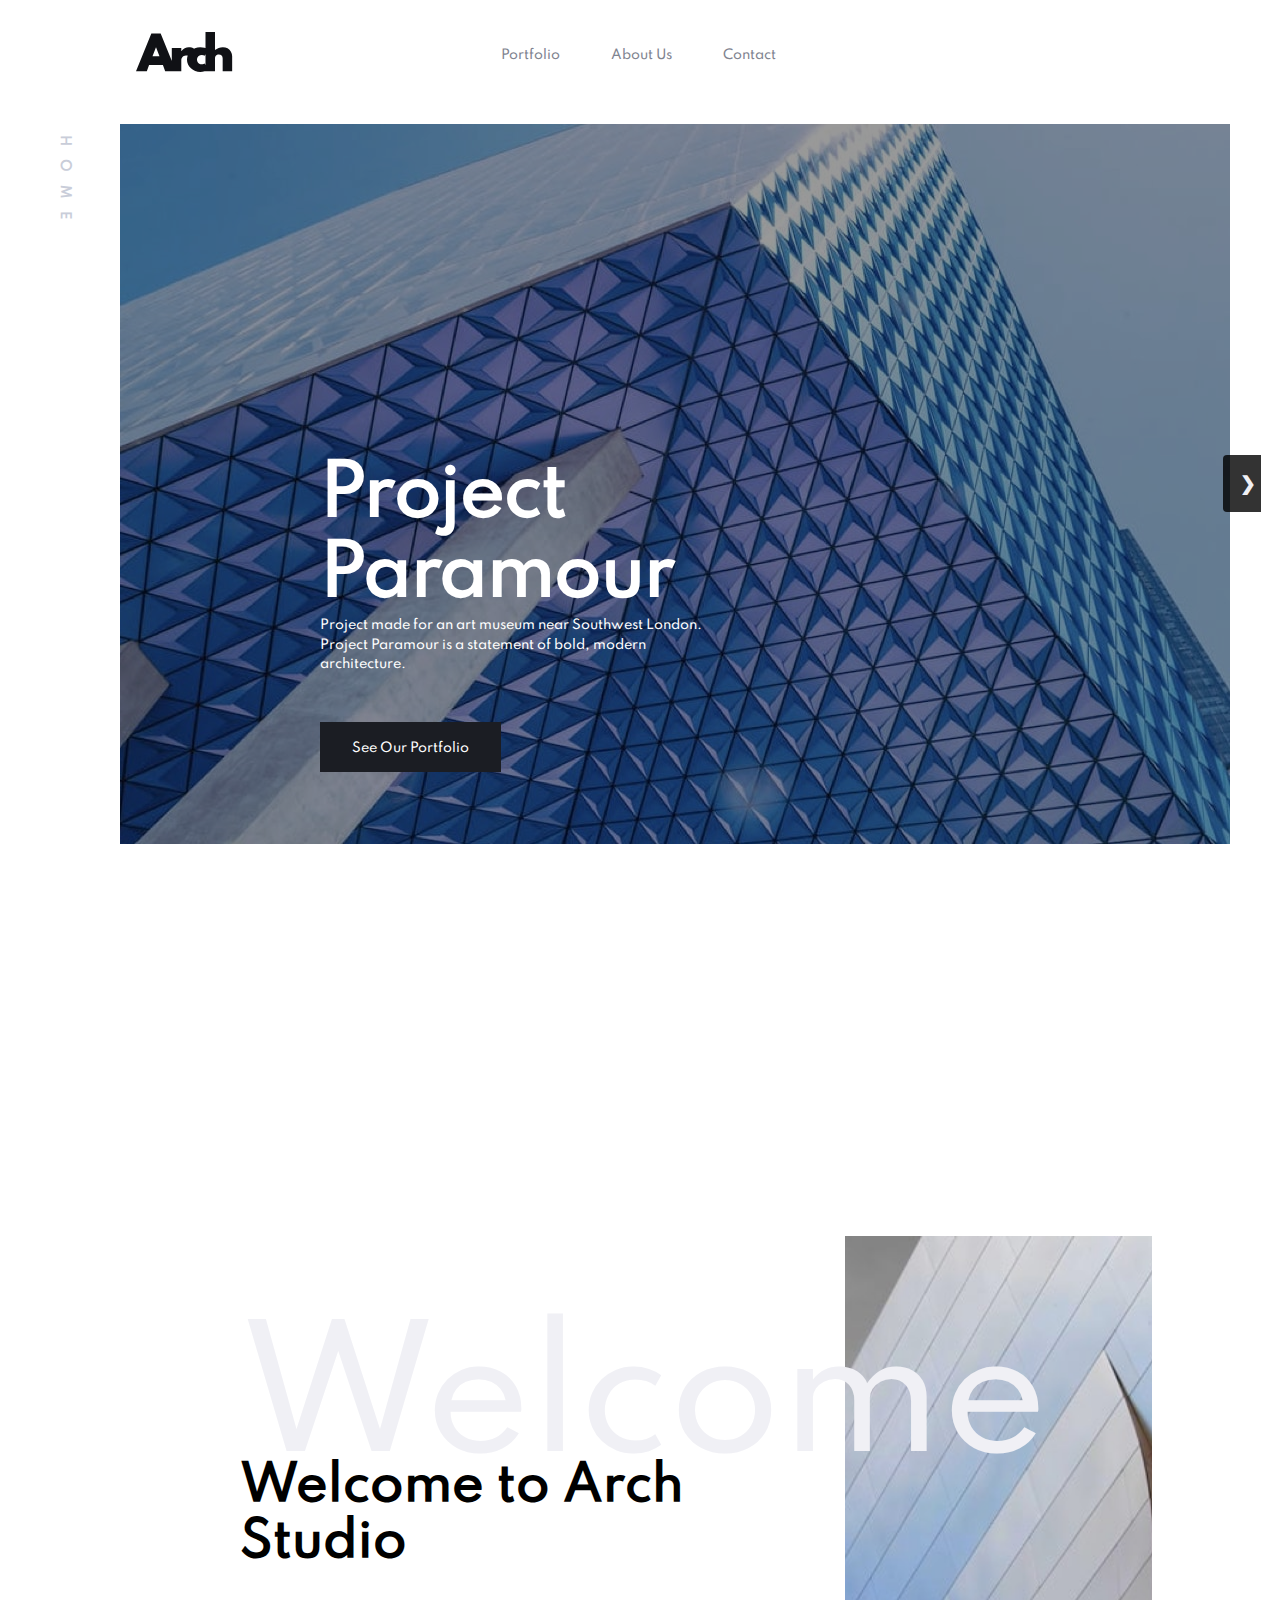
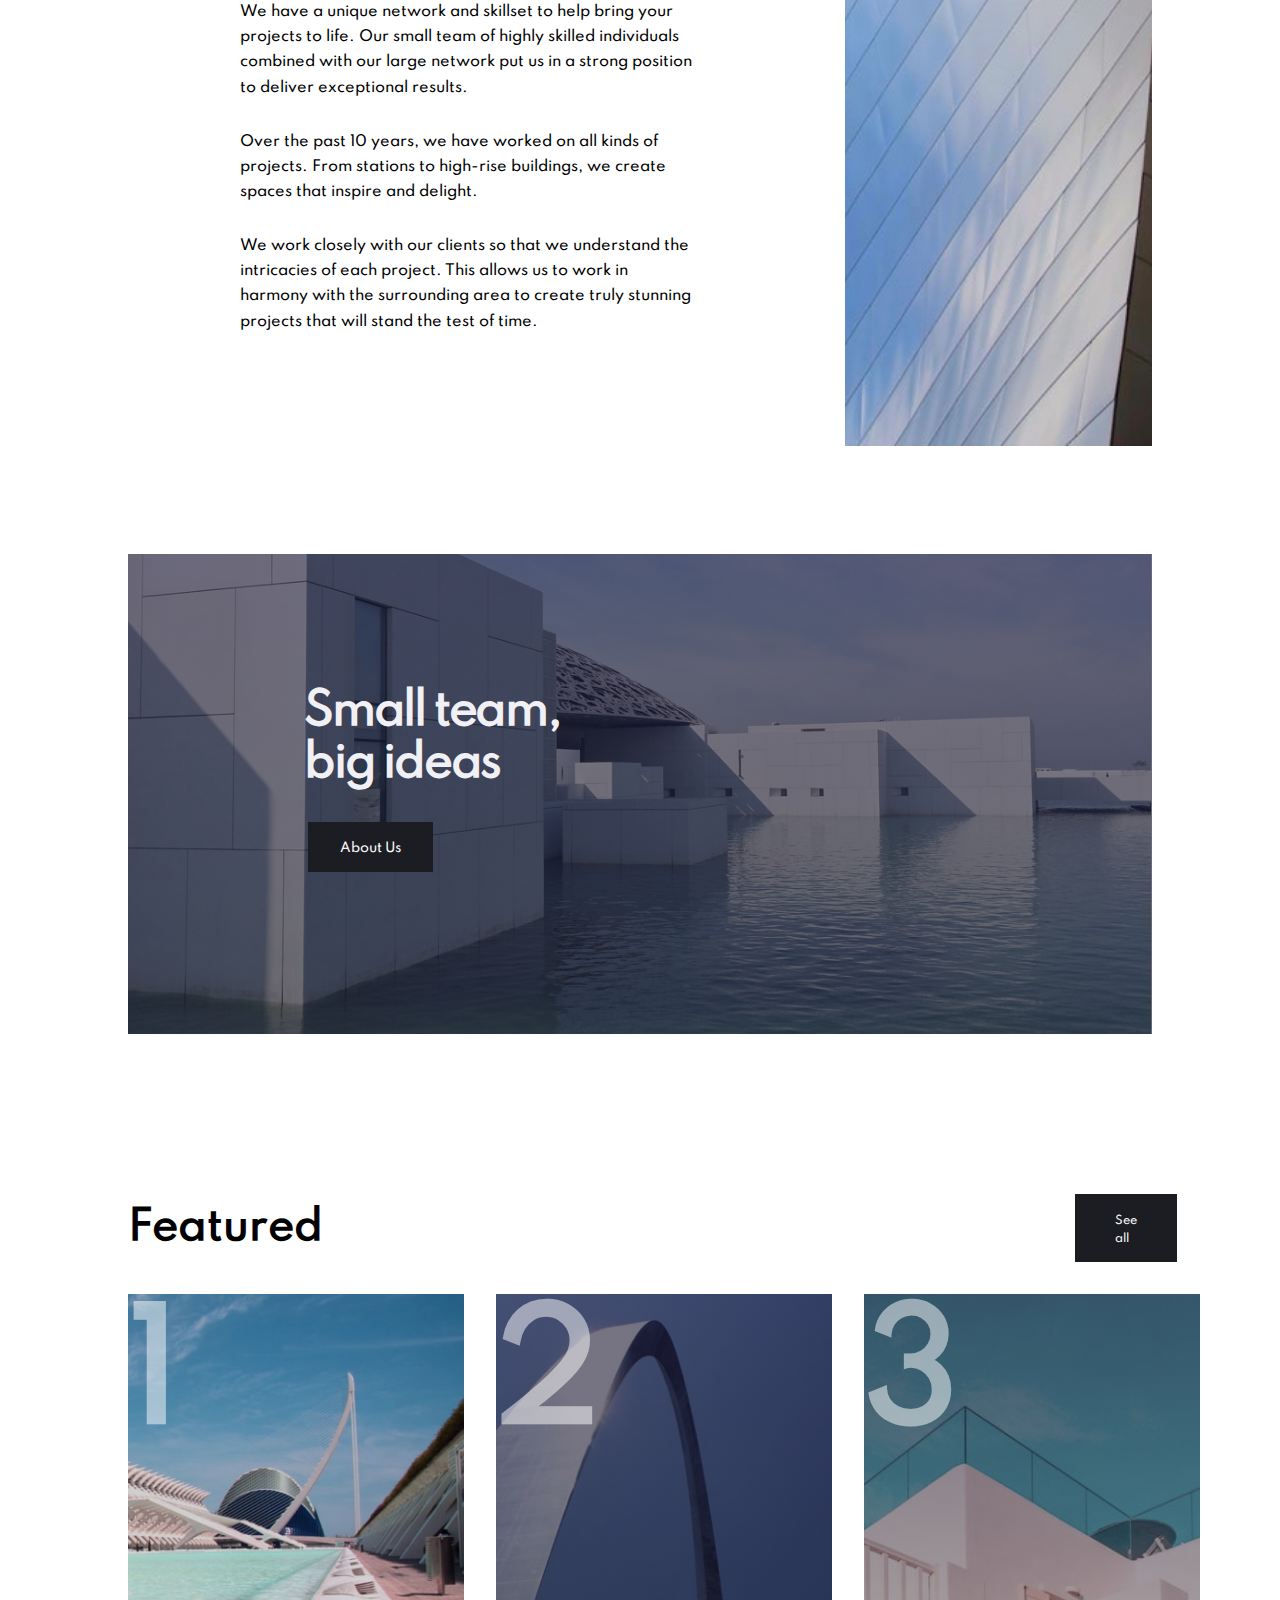
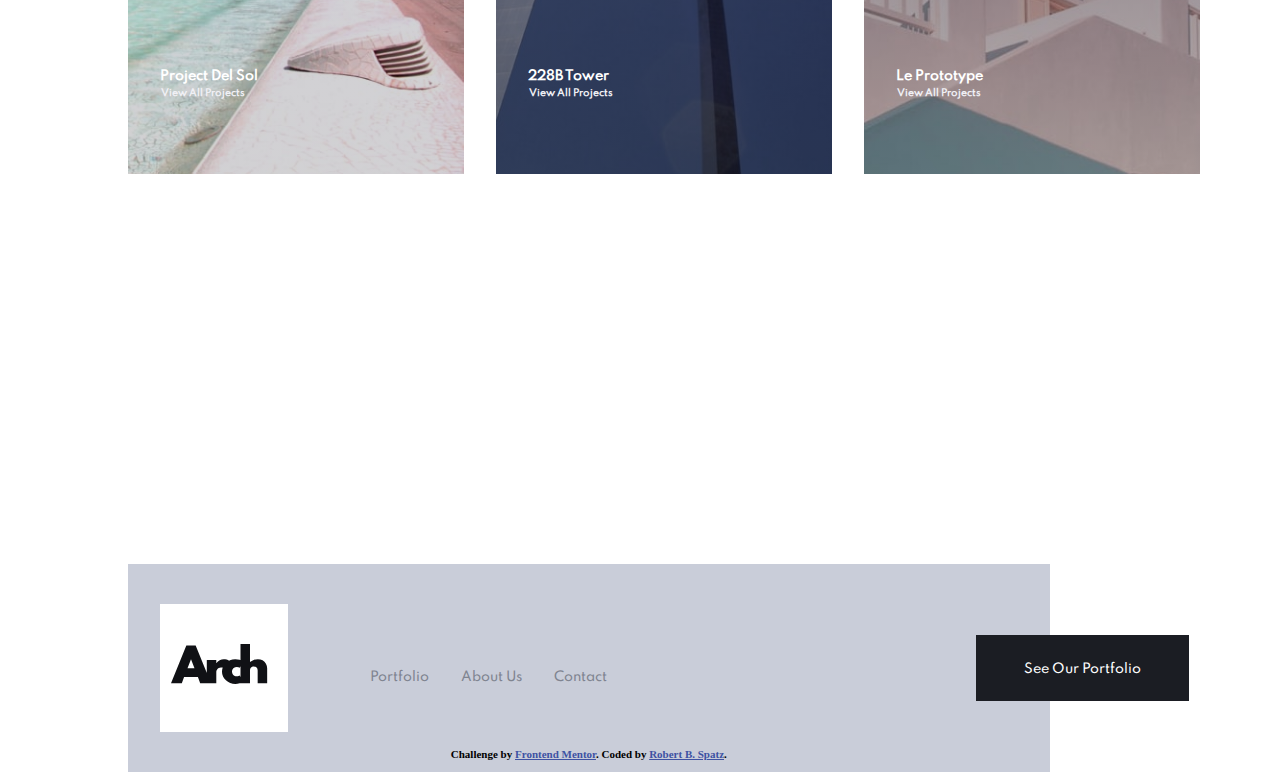
==== commit 8c481e8a: "update index.html" ====
--- a/index.html
+++ b/index.html
@@ -30,7 +30,7 @@
             </div>
   
             <ul class="show" id="menu">
-              <li><a href="#">Portfolio</a></li>
+              <li><a href="portfolio.html">Portfolio</a></li>
               <li><a href="#">About Us</a></li>
               <li><a href="#">Contact</a></li>
             </ul>        
@@ -60,7 +60,7 @@
             is a statement of bold, modern architecture.
           </p>
 
-          <div class="portfolio-btn-header"><a href="#">See Our Portfolio</a></div>
+          <div class="portfolio-btn-header"><a href="portfolio.html">See Our Portfolio</a></div>
           </div>
         </div>
       
@@ -75,7 +75,7 @@
               design a unique station that would transport people through time. The result
               is a fresh and futuristic model inspired by space stations.
             </p>
-            <div class="portfolio-btn-header"><a href="#">See Our Portfolio</a></div>
+            <div class="portfolio-btn-header"><a href="portfolio.html">See Our Portfolio</a></div>
             </div>
           </div>
       
@@ -90,7 +90,7 @@
               built in the 1800s. We achieved this with a striking look of brutal
               minimalism with modern touches.
             </p>
-            <div class="portfolio-btn-header"><a href="#">See Our Portfolio</a></div>
+            <div class="portfolio-btn-header"><a href="portfolio.html">See Our Portfolio</a></div>
             </div>
           </div>
 
@@ -104,7 +104,7 @@
               middle of a city with a high earthquake frequency. For this project we used
               curves to blend design and stability to meet our objectives.
                 </p>
-                <div class="portfolio-btn-header"><a href="#">See Our Portfolio</a></div>
+                <div class="portfolio-btn-header"><a href="portfolio.html">See Our Portfolio</a></div>
                 </div>
               </div>
         </div>
@@ -189,18 +189,18 @@
                 <div class="featured-card-1">
                   <h3>1</h3>
                   <h4>Project Del Sol</h4>
-                  <h5><a href="#">View All Projects</a></h5>
+                  <h5><a href="portfolio.html">View All Projects</a></h5>
                 </div>
         
                 <div class="featured-card-2">
                   <h3>2</h3>
                   <h4>228B Tower</h4>
-                  <h5><a href="#">View All Projects</a></h5>
+                  <h5><a href="portfolio.html">View All Projects</a></h5>
                 </div>
                 <div class="featured-card-3">
                   <h3>3</h3>
                   <h4>Le Prototype</h4>
-                  <h5><a href="#">View All Projects</a></h5>
+                  <h5><a href="portfolio.html">View All Projects</a></h5>
                 </div>
               </div>
             </section><!-- END Featured Secction -->
@@ -218,7 +218,7 @@
                 </div>
     
                 <ul>
-                  <li><a href="#">Portfolio</a></li>
+                  <li><a href="portfolio.html">Portfolio</a></li>
                   <li><a href="#">About Us</a></li>
                   <li><a href="#">Contact</a></li>              
                 </ul>
@@ -229,13 +229,9 @@
           </div>
           
           <div class="attribution">
-            Challenge by
-            <a href="https://www.frontendmentor.io?ref=challenge" target="_blank"
-              >Frontend Mentor</a
-            >. Coded by
-            <a href="https://www.linkedin.com/in/robertbspatz/" target="_blank"
-              >Robert B. Spatz</a
-            >.
+            <h4>Challenge by <a href="https://www.frontendmentor.io?ref=challenge" target="_blank"
+              >Frontend Mentor</a>. Coded by <a href="https://www.linkedin.com/in/robertbspatz/" target="_blank"
+              >Robert B. Spatz</a>.</h4>
           </div>
         </footer>    
         
--- a/css/style.css
+++ b/css/style.css
@@ -1431,5 +1431,7 @@
   /* Attribution */
   .attribution {
     margin-top: 5em;
-  }
-}
+    width: 70%;
+    margin: 3em auto;
+  }
+}
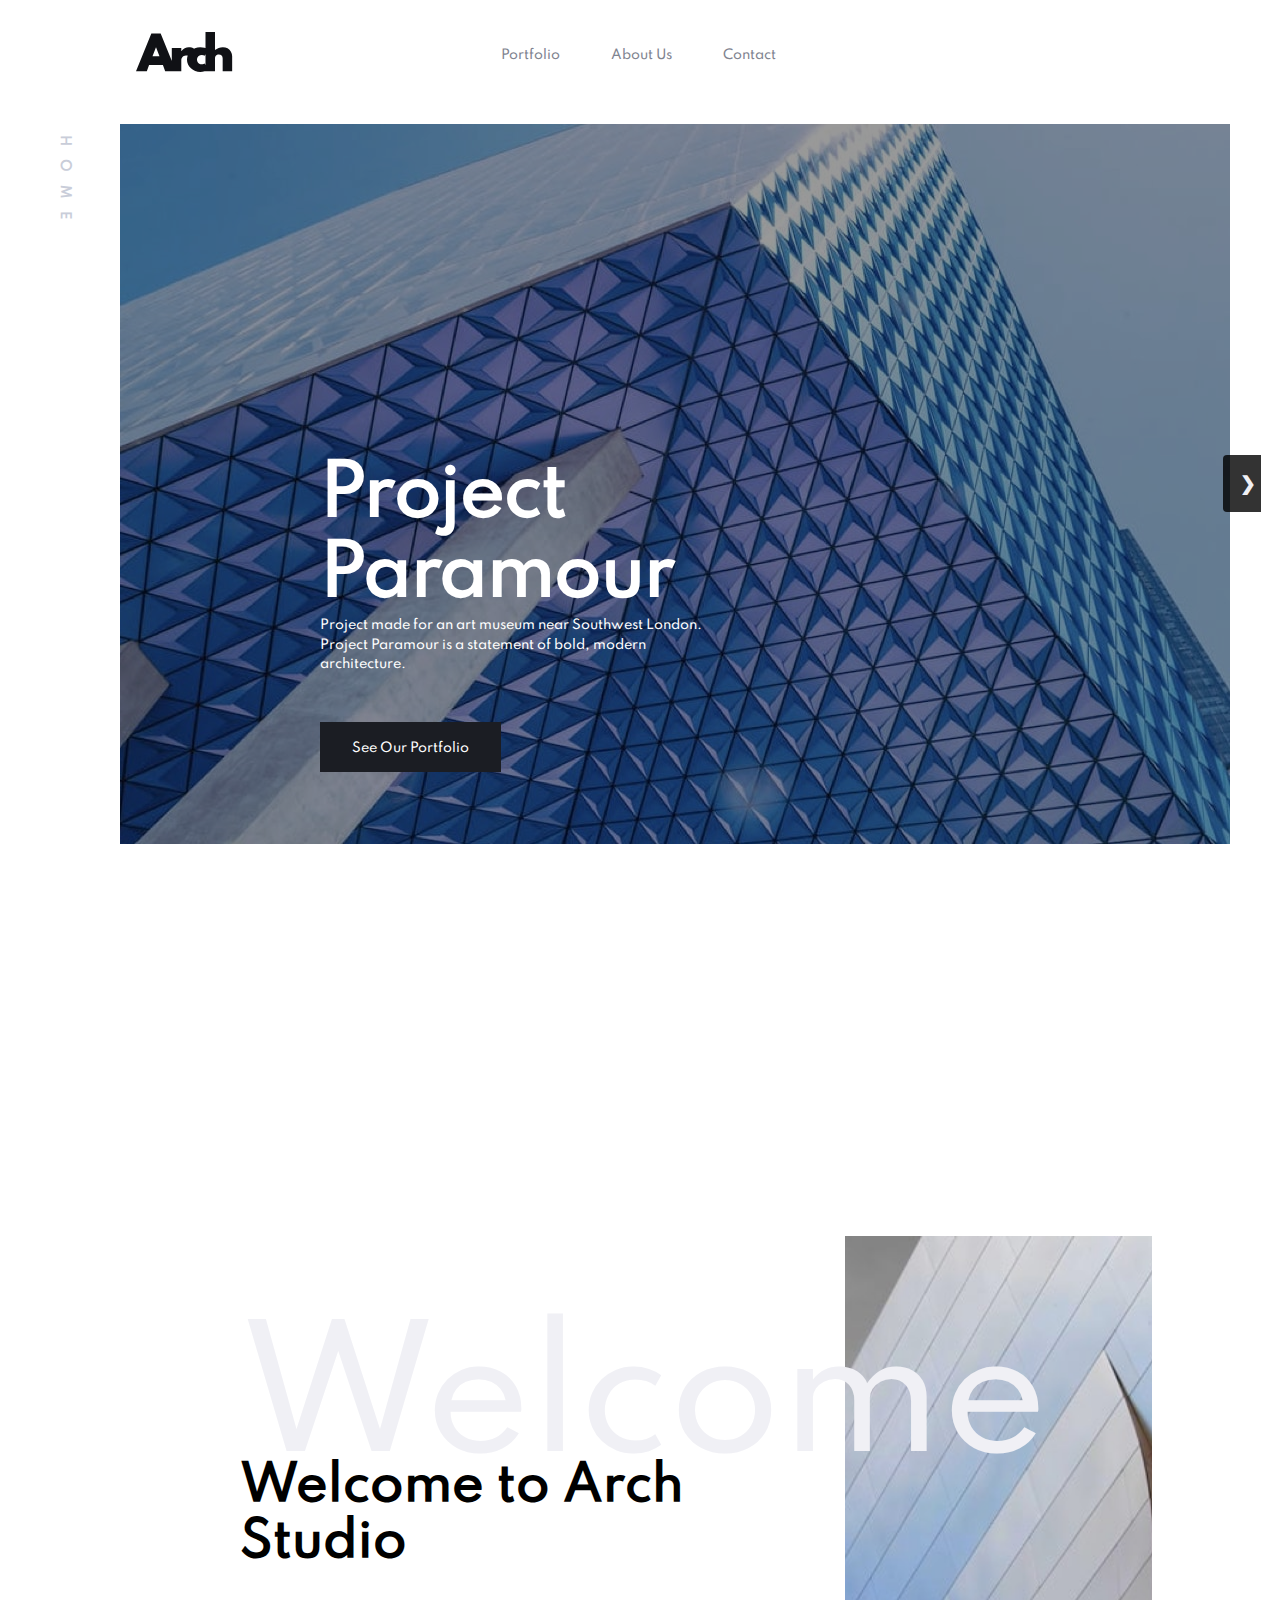
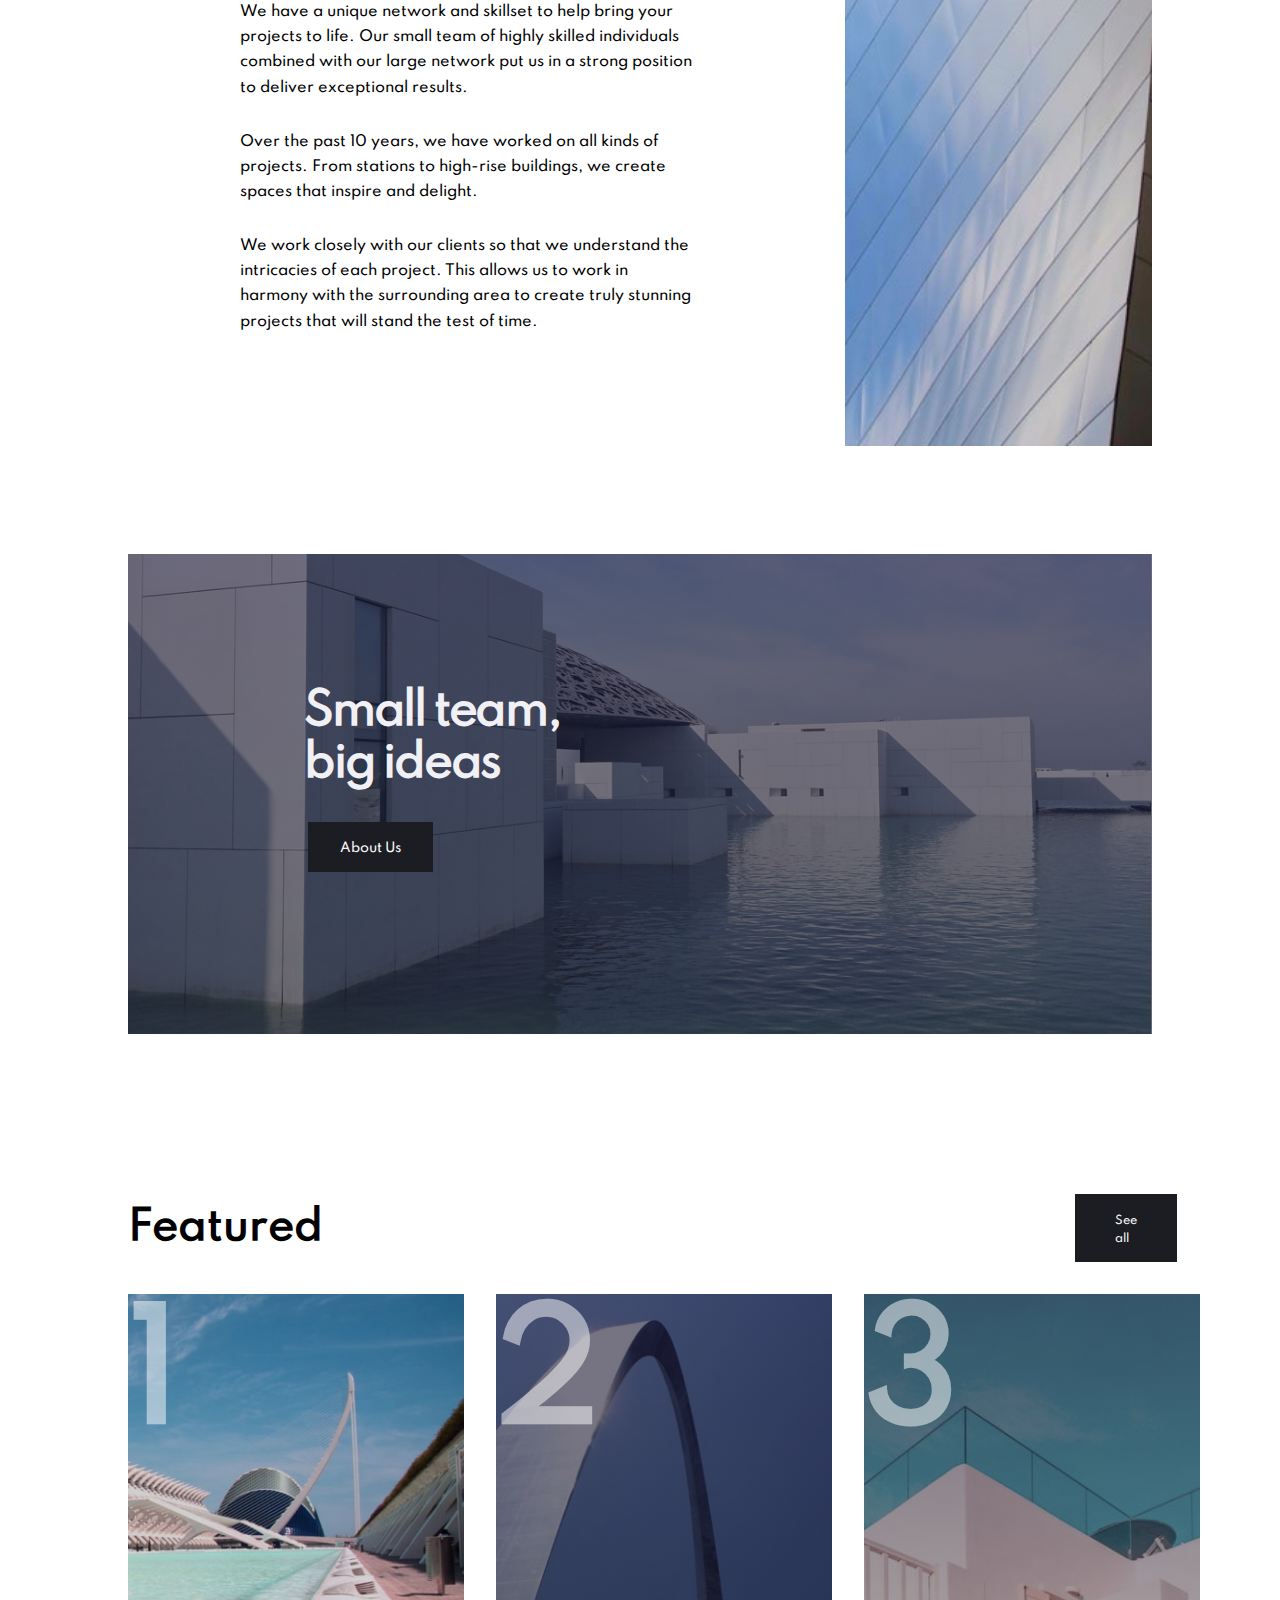
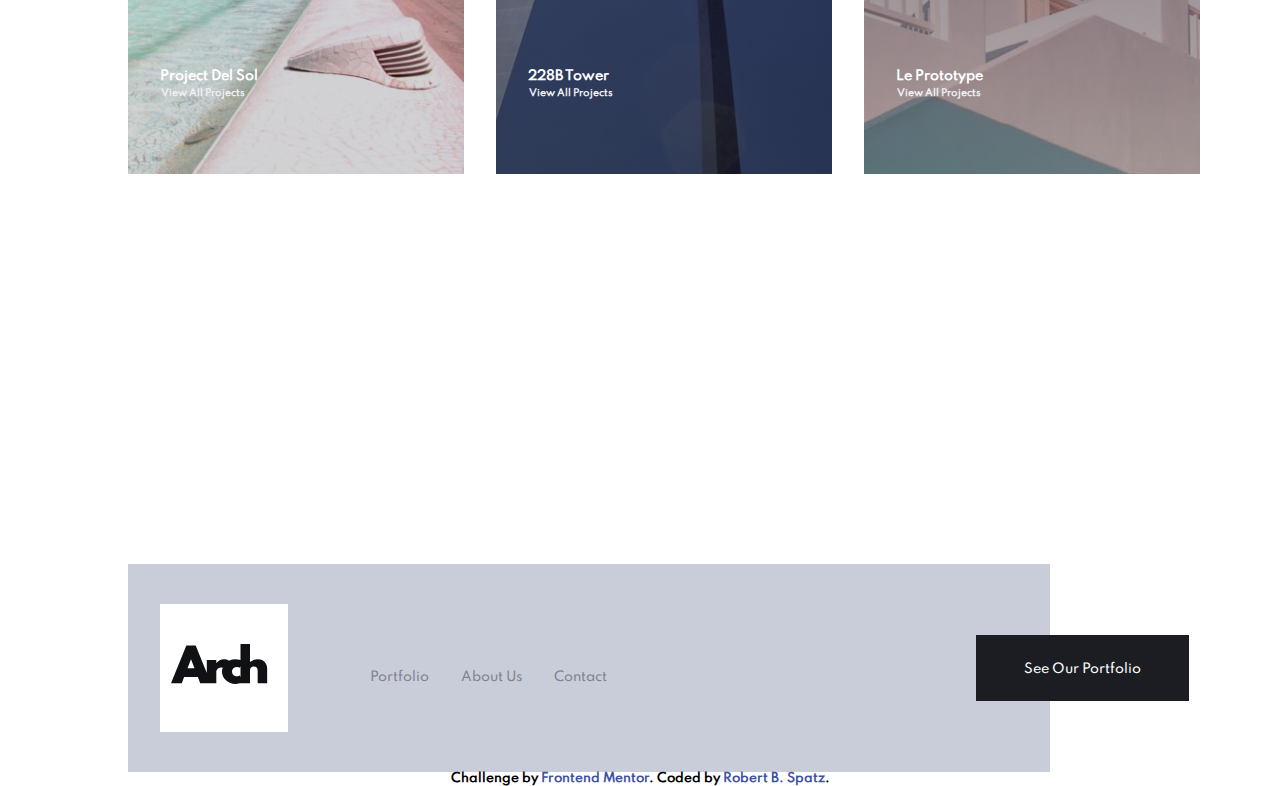
==== commit 310c4020: "Update index.html" ====
--- a/index.html
+++ b/index.html
@@ -31,8 +31,8 @@
   
             <ul class="show" id="menu">
               <li><a href="portfolio.html">Portfolio</a></li>
-              <li><a href="#">About Us</a></li>
-              <li><a href="#">Contact</a></li>
+              <li><a href="about.html">About Us</a></li>
+              <li><a href="contact.html">Contact</a></li>
             </ul>        
         </div>
         <!-- END Flex -->
@@ -131,110 +131,165 @@
             </div>
         </header><!-- END Mobile Version -->
 
-        <section class="welcome-section">    
-          <div class="container">
-            <div class="flex">
-              <div class="welcome-content">
-                <h2>Welcome</h2>
-                <h3>Welcome to Arch Studio</h3>
-                <p>
-                  We have a unique network and skillset to help bring your projects
-                  to life. Our small team of highly skilled individuals combined
-                  with our large network put us in a strong position to deliver
-                  exceptional results.
-                </p>
-    
-                <p>
-                  Over the past 10 years, we have worked on all kinds of projects.
-                  From stations to high-rise buildings, we create spaces that
-                  inspire and delight.
-                </p>
-    
-                <p>
-                  We work closely with our clients so that we understand the
-                  intricacies of each project. This allows us to work in harmony with the surrounding area to create truly stunning projects that will stand
-                  the test of time.
-                </p>
-              </div>
-    
-              <div class="welcome-image"></div>
-            </div><!-- END Flex -->
-          </div>
-        </section>
-        <!-- END Welcome Section -->
-    
-        <section class="about-section">
-          <div class="about-content">
-            <h2>Small team, big ideas</h2>
-    
-            <div class="about-btn"><a href="#">About Us</a></div>
-          </div>      
-    
-          
-        </section><!-- END About Section -->
-    
-        <section class="featured-section">
-          <div class="container">
-            <div class="featured-mast">
-              <div class="flex">
-                <h3>Featured</h3>
-                <div class="featured-btn"><a href="#">See all</a></div>
-              </div>
-            </div>        
-          </div>
-    
-          <div class="container">
-            <div class="flex">
-              <div class="featured-cards">
-                <div class="featured-card-1">
-                  <h3>1</h3>
-                  <h4>Project Del Sol</h4>
-                  <h5><a href="portfolio.html">View All Projects</a></h5>
-                </div>
+      <!--
+        <header class="header-2">
+          <div class="header-content">
+            <h1>Seraph Station</h1>
+            <p>The Seraph Station project challenged us to
+              design a unique station that would transport people through time. The result
+              is a fresh and futuristic model inspired by space stations.</p>
+
+            <div class="portfolio-btn-header"><a href="portfolio.html">See Our Portfolio</a></div>
+          </div>
+        </header>
+
+        <header class="header-3">
+          <div class="header-content">
+            <h1>Federal II Tower</h1>
+            <p>A sequel theme project for a tower originally
+              built in the 1800s. We achieved this with a striking look of brutal
+              minimalism with modern touches.</p>
+
+            <div class="portfolio-btn-header"><a href="portfolio.html">See Our Portfolio</a></div>
+          </div>
+        </header>
+
+        <header class="header-4">
+          <div class="header-content">
+            <h1>Trinity Bank Tower</h1>
+            <p>Trinity
+              Bank challenged us to make a concept for a 84 story building located in the
+              middle of a city with a high earthquake frequency. For this project we used
+              curves to blend design and stability to meet our objectives.</p>
+
+            <div class="portfolio-btn-header"><a href="portfolio.html">See Our Portfolio</a></div>
+          </div>
+        </header>
+      </div>--><!-- END Image Container -->
+          <!-- 01 02 03 04  -->
+      
         
-                <div class="featured-card-2">
-                  <h3>2</h3>
-                  <h4>228B Tower</h4>
-                  <h5><a href="portfolio.html">View All Projects</a></h5>
-                </div>
-                <div class="featured-card-3">
-                  <h3>3</h3>
-                  <h4>Le Prototype</h4>
-                  <h5><a href="portfolio.html">View All Projects</a></h5>
-                </div>
-              </div>
-            </section><!-- END Featured Secction -->
-            </div>
-          </div>
-          
-    
-        <footer class="footer-home">
-          <div class="container">
-            <div class="flex">       
-        
-              <navigation class="footer-home-nav">
-                <div class="logo">
-                  <img src="assets/logo.svg" />
-                </div>
-    
-                <ul>
-                  <li><a href="portfolio.html">Portfolio</a></li>
-                  <li><a href="#">About Us</a></li>
-                  <li><a href="#">Contact</a></li>              
-                </ul>
-    
-                <div class="portfolio-btn"><a href="portfolio.html">See Our Portfolio</a></div>
-              </navigation>
-            </div>
-          </div>
-          
-          <div class="attribution">
-            <h4>Challenge by <a href="https://www.frontendmentor.io?ref=challenge" target="_blank"
-              >Frontend Mentor</a>. Coded by <a href="https://www.linkedin.com/in/robertbspatz/" target="_blank"
-              >Robert B. Spatz</a>.</h4>
-          </div>
-        </footer>    
-        
-        <script src="js/script.js"></script>
-      </body>
-    </html>
+     <!-- 
+    </div>--><!-- END Carousel -->
+    
+         
+
+    <!-- See Our Portfolio Seraph Station The Seraph Station project challenged us to
+    design a unique station that would transport people through time. The result
+    is a fresh and futuristic model inspired by space stations. See Our
+    Portfolio Federal II Tower A sequel theme project for a tower originally
+    built in the 1800s. We achieved this with a striking look of brutal
+    minimalism with modern touches. See Our Portfolio Trinity Bank Tower Trinity
+    Bank challenged us to make a concept for a 84 story building located in the
+    middle of a city with a high earthquake frequency. For this project we used
+    curves to blend design and stability to meet our objectives. See Our
+    Portfolio -->
+
+    <section class="welcome-section">    
+      <div class="container">
+        <div class="flex">
+          <div class="welcome-content">
+            <h2>Welcome</h2>
+            <h3>Welcome to Arch Studio</h3>
+            <p>
+              We have a unique network and skillset to help bring your projects
+              to life. Our small team of highly skilled individuals combined
+              with our large network put us in a strong position to deliver
+              exceptional results.
+            </p>
+
+            <p>
+              Over the past 10 years, we have worked on all kinds of projects.
+              From stations to high-rise buildings, we create spaces that
+              inspire and delight.
+            </p>
+
+            <p>
+              We work closely with our clients so that we understand the
+              intricacies of each project. This allows us to work in harmony with the surrounding area to create truly stunning projects that will stand
+              the test of time.
+            </p>
+          </div>
+
+          <div class="welcome-image"></div>
+        </div><!-- END Flex -->
+      </div>
+    </section>
+    <!-- END Welcome Section -->
+
+    <section class="about-section">
+      <div class="about-content">
+        <h2>Small team, big ideas</h2>
+
+        <div class="about-btn"><a href="about.html">About Us</a></div>
+      </div>      
+
+      
+    </section><!-- END About Section -->
+
+    <section class="featured-section">
+      <div class="container">
+        <div class="featured-mast">
+          <div class="flex">
+            <h3>Featured</h3>
+            <div class="featured-btn"><a href="portfolio.html">See all</a></div>
+          </div>
+        </div>        
+      </div>
+
+      <div class="container">
+        <div class="flex">
+          <div class="featured-cards">
+            <div class="featured-card-1">
+              <h3>1</h3>
+              <h4>Project Del Sol</h4>
+              <h5><a href="#">View All Projects</a></h5>
+            </div>
+    
+            <div class="featured-card-2">
+              <h3>2</h3>
+              <h4>228B Tower</h4>
+              <h5><a href="#">View All Projects</a></h5>
+            </div>
+            <div class="featured-card-3">
+              <h3>3</h3>
+              <h4>Le Prototype</h4>
+              <h5><a href="#">View All Projects</a></h5>
+            </div>
+          </div>
+        </section><!-- END Featured Secction -->
+        </div>
+      </div>
+      
+
+    <footer class="footer-home">
+      <div class="container">
+        <div class="flex">       
+    
+          <navigation class="footer-home-nav">
+            <div class="logo">
+              <img src="assets/logo.svg" />
+            </div>
+
+            <ul>
+              <li><a href="portfolio.html">Portfolio</a></li>
+              <li><a href="about.html">About Us</a></li>
+              <li><a href="contact.html">Contact</a></li>              
+            </ul>
+
+            <div class="portfolio-btn"><a href="portfolio.html">See Our Portfolio</a></div>
+          </navigation>
+        </div>
+      </div>
+    
+    </footer>
+    
+    <div class="attribution">
+      <h4>Challenge by <a href="https://www.frontendmentor.io?ref=challenge" target="_blank"
+        >Frontend Mentor</a>. Coded by <a href="https://www.linkedin.com/in/robertbspatz/" target="_blank"
+        >Robert B. Spatz</a>.</h4>
+    </div>
+    
+    <script src="js/script.js"></script>
+  </body>
+</html>
--- a/css/style.css
+++ b/css/style.css
@@ -41,6 +41,11 @@
 h3 {
   font-family: 'Spartan-Medium';
   font-size: 2.5em;
+}
+
+h4 {
+  font-family: 'Spartan-Medium';
+  font-size: 0.75em;
 }
 
 p {
@@ -596,6 +601,22 @@
   margin: 0.5em 2.5em;
 }
 
+.portfolio-card-1:hover,
+.portfolio-card-2:hover,
+.portfolio-card-3:hover,
+.portfolio-card-4:hover,
+.portfolio-card-5:hover,
+.portfolio-card-6:hover,
+.portfolio-card-7:hover,
+.portfolio-card-8:hover,
+.portfolio-card-9:hover,
+.portfolio-card-10:hover,
+.portfolio-card-11:hover,
+.portfolio-card-12:hover {
+  opacity: 75%;
+  transition: 0.5s ease;
+}
+
 .portfolio-card-1 {
   background: linear-gradient(rgba(28, 23, 51, 0.2), rgba(28, 25, 37, 0.2)),
     url(../assets/portfolio/desktop/image-seraph.jpg) no-repeat center
@@ -838,12 +859,12 @@
 
 /* Attribution */
 .attribution {
-  font-size: 11px;
   text-align: center;
 }
 
 .attribution a {
   color: hsl(228, 45%, 44%);
+  text-decoration: none;
 }
 
 /* Mobile Design */
@@ -860,7 +881,7 @@
     top: 0;
     left: 0;
     z-index: 100;
-    height: 15vh;
+    height: 18vh;
     /* height: 40vh; */
     margin: 0;
     padding-top: 1em;
@@ -1141,7 +1162,7 @@
   .footer-home .logo {
     background: var(--medium-grey);
     position: absolute;
-    top: 180em;
+    top: 170em;
     left: 33%;
   }
 
@@ -1216,7 +1237,7 @@
   }
 
   .portfolio-section-1 {
-    margin-top: 6em;
+    margin-top: 8em;
   }
 
   .portfolio-card-1,
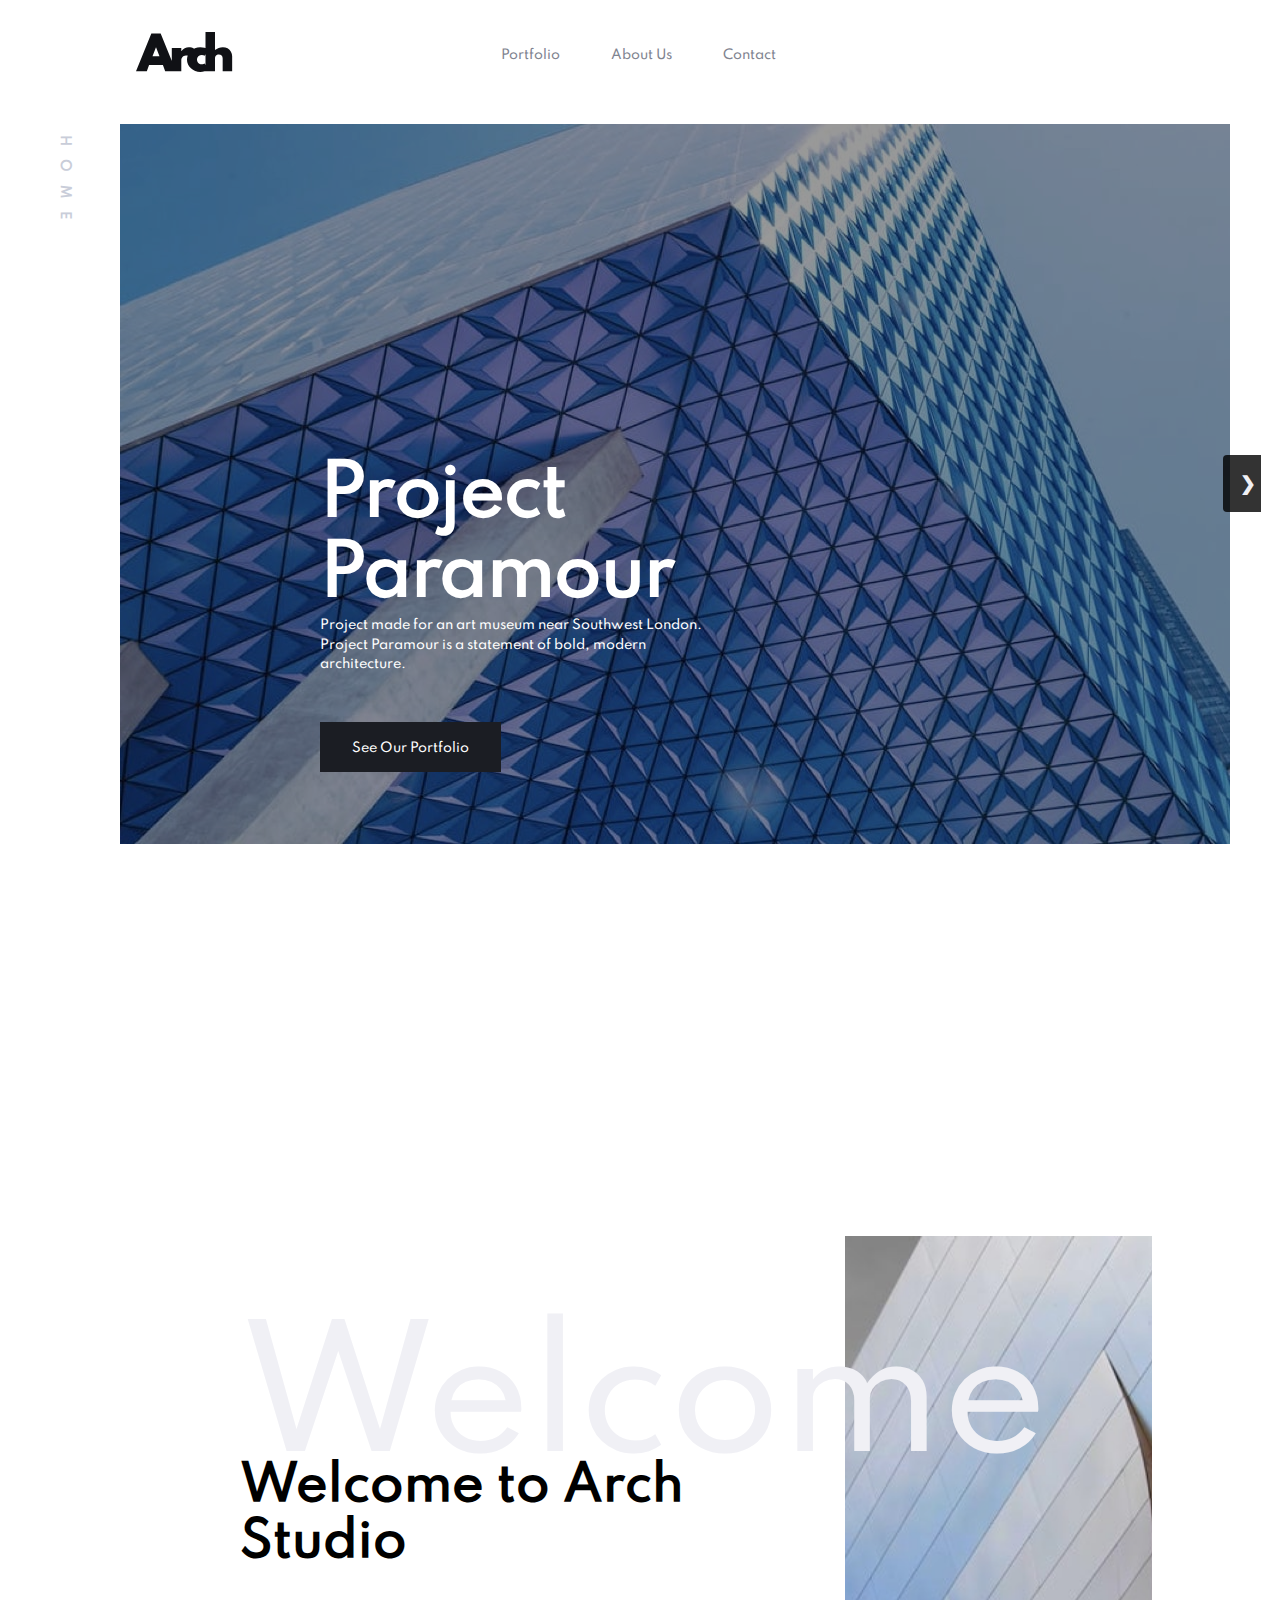
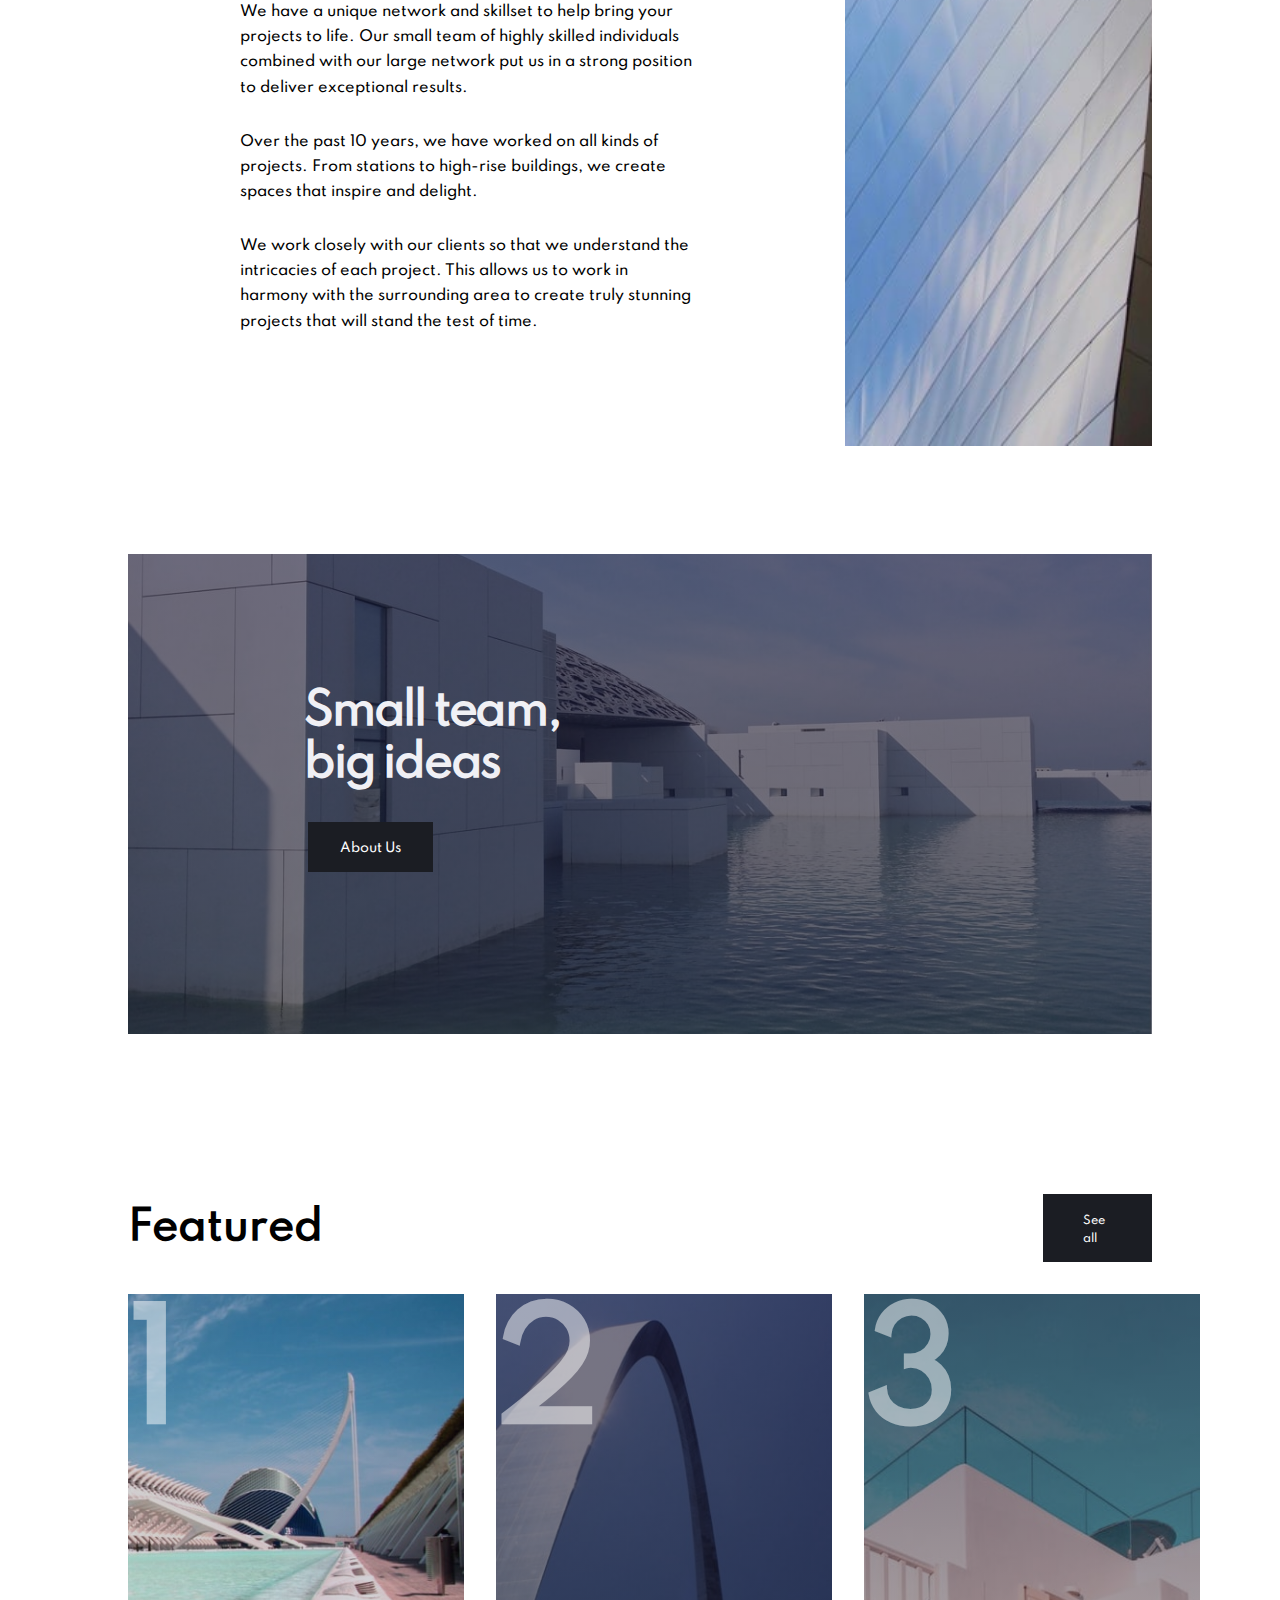
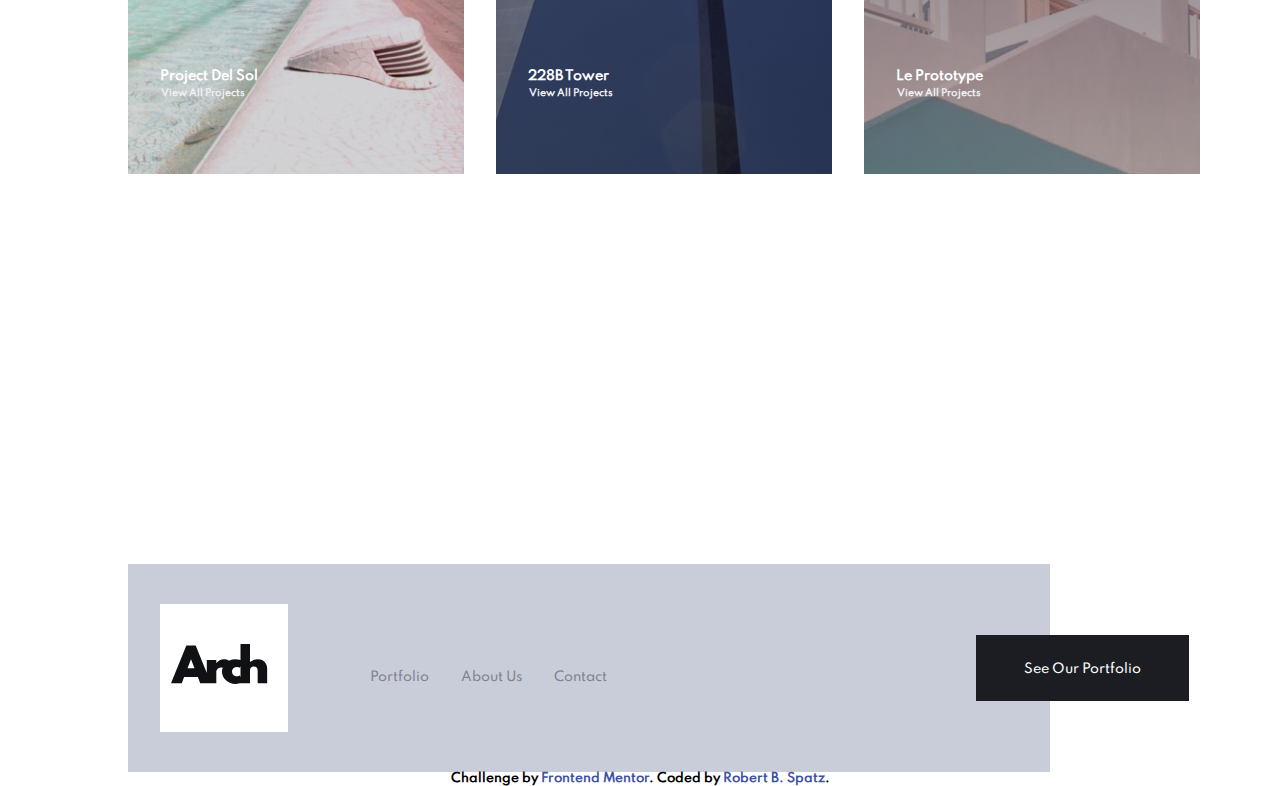
==== commit 4b0679b9: "update index.html" ====
--- a/index.html
+++ b/index.html
@@ -131,60 +131,6 @@
             </div>
         </header><!-- END Mobile Version -->
 
-      <!--
-        <header class="header-2">
-          <div class="header-content">
-            <h1>Seraph Station</h1>
-            <p>The Seraph Station project challenged us to
-              design a unique station that would transport people through time. The result
-              is a fresh and futuristic model inspired by space stations.</p>
-
-            <div class="portfolio-btn-header"><a href="portfolio.html">See Our Portfolio</a></div>
-          </div>
-        </header>
-
-        <header class="header-3">
-          <div class="header-content">
-            <h1>Federal II Tower</h1>
-            <p>A sequel theme project for a tower originally
-              built in the 1800s. We achieved this with a striking look of brutal
-              minimalism with modern touches.</p>
-
-            <div class="portfolio-btn-header"><a href="portfolio.html">See Our Portfolio</a></div>
-          </div>
-        </header>
-
-        <header class="header-4">
-          <div class="header-content">
-            <h1>Trinity Bank Tower</h1>
-            <p>Trinity
-              Bank challenged us to make a concept for a 84 story building located in the
-              middle of a city with a high earthquake frequency. For this project we used
-              curves to blend design and stability to meet our objectives.</p>
-
-            <div class="portfolio-btn-header"><a href="portfolio.html">See Our Portfolio</a></div>
-          </div>
-        </header>
-      </div>--><!-- END Image Container -->
-          <!-- 01 02 03 04  -->
-      
-        
-     <!-- 
-    </div>--><!-- END Carousel -->
-    
-         
-
-    <!-- See Our Portfolio Seraph Station The Seraph Station project challenged us to
-    design a unique station that would transport people through time. The result
-    is a fresh and futuristic model inspired by space stations. See Our
-    Portfolio Federal II Tower A sequel theme project for a tower originally
-    built in the 1800s. We achieved this with a striking look of brutal
-    minimalism with modern touches. See Our Portfolio Trinity Bank Tower Trinity
-    Bank challenged us to make a concept for a 84 story building located in the
-    middle of a city with a high earthquake frequency. For this project we used
-    curves to blend design and stability to meet our objectives. See Our
-    Portfolio -->
-
     <section class="welcome-section">    
       <div class="container">
         <div class="flex">
@@ -221,7 +167,7 @@
       <div class="about-content">
         <h2>Small team, big ideas</h2>
 
-        <div class="about-btn"><a href="about.html">About Us</a></div>
+        <div class="about-btn"><a href="#">About Us</a></div>
       </div>      
 
       
--- a/css/style.css
+++ b/css/style.css
@@ -115,8 +115,21 @@
   right: 74em;
 }
 
+.rotate-about {
+  transform: rotate(90deg);
+  z-index: 100;
+  position: absolute;
+  top: 14em;
+  right: 76em;
+}
+
+span {
+  color: var(--medium-grey);
+}
+
 .rotate h4,
-.rotate-portfolio h4 {
+.rotate-portfolio h4,
+.rotate-about h4 {
   font-family: 'Spartan-Medium';
   font-size: 0.8em;
   letter-spacing: 1em;
@@ -387,7 +400,7 @@
   background: var(--very-dark-blue);
   padding: 1em 2.5em;
   display: inline-block;
-  margin: 0 0 0 47em;
+  margin: 0 0 0 45em;
 }
 
 .featured-btn a {
@@ -581,7 +594,7 @@
 .portfolio-card-12 h4 {
   font-family: 'Spartan-Medium';
   color: #fff;
-  margin: 25em 0 0 2em;
+  margin: 35em 0 0 2em;
 }
 
 .portfolio-card-1 h5,
@@ -598,7 +611,7 @@
 .portfolio-card-12 h5 {
   font-family: 'Spartan-Medium';
   color: var(--very-light-grey);
-  margin: 0.5em 2.5em;
+  margin: 0.75em 2em;
 }
 
 .portfolio-card-1:hover,
@@ -788,9 +801,10 @@
 
 .leaders-section h4 {
   font-family: 'Spartan-Medium';
+  font-size: 1em;
   font-weight: 400;
   color: var(--very-dark-grey);
-  margin: 21.5em 0 0 0;
+  margin: 14em 0 0 0.25em;
 }
 
 .leaders-section h5 {
@@ -798,7 +812,7 @@
   font-size: 0.8em;
   font-weight: 300;
   color: var(--dark-grey);
-  margin: 0.5em 0 0 0;
+  margin: 0.5em 0 0 0.25em;
 }
 
 .leaders-heading {
@@ -825,6 +839,20 @@
   margin-right: 2em;
 }
 
+.social .flex {
+  display: flex;
+  flex-direction: column;
+  align-items: unset;
+  margin: 0.5em;
+  opacity: 60%;
+}
+
+.social li {
+  list-style-type: none;
+  cursor: pointer;
+  margin-bottom: 1em;
+}
+
 .leaders-image-1:hover,
 .leaders-image-2:hover,
 .leaders-image-3:hover,
@@ -880,7 +908,7 @@
     position: fixed;
     top: 0;
     left: 0;
-    z-index: 100;
+    z-index: 1000;
     height: 18vh;
     /* height: 40vh; */
     margin: 0;
@@ -999,13 +1027,14 @@
   .welcome-section {
     display: flex;
     flex-direction: column;
+    margin: 3em 0 0 3em;
   }
 
   .welcome-content {
     display: flex;
     flex-direction: column;
     width: 100%;
-    margin: 0;
+    margin: 0 0 3em 0;
     padding: 0;
   }
 
@@ -1019,9 +1048,6 @@
     margin: 1em auto;
   }
 
-  .welcome-section {
-    margin-top: 7em;
-  }
   .welcome-image {
     display: none;
   }
@@ -1074,7 +1100,7 @@
   /* Featured Section */
 
   .featured-section {
-    height: 50vh;
+    height: 55vh;
     width: 100%;
     margin: 5em auto;
     margin-bottom: 50em;
@@ -1092,10 +1118,15 @@
 
   .featured-btn {
     position: absolute;
-    top: 171em;
+    top: 166em;
     width: 65%;
     margin: 0;
+    margin-bottom: 5em;
     padding: 1em 6.2em;
+  }
+
+  .featured-btn a {
+    width: 80%;
   }
 
   .featured-cards {
@@ -1162,14 +1193,15 @@
   .footer-home .logo {
     background: var(--medium-grey);
     position: absolute;
-    top: 170em;
+    top: 166em;
     left: 33%;
+    margin-top: 5em;
   }
 
   .footer-portfolio .logo {
     background: var(--medium-grey);
     position: absolute;
-    top: 200em;
+    top: 201em;
     left: 33%;
   }
 
@@ -1188,7 +1220,7 @@
   .footer-about-nav a {
     font-family: 'Spartan-Medium';
     text-decoration: none;
-    color: var(--medium-grey);
+    color: var(--dark-grey);
   }
 
   .footer-home-nav ul,
